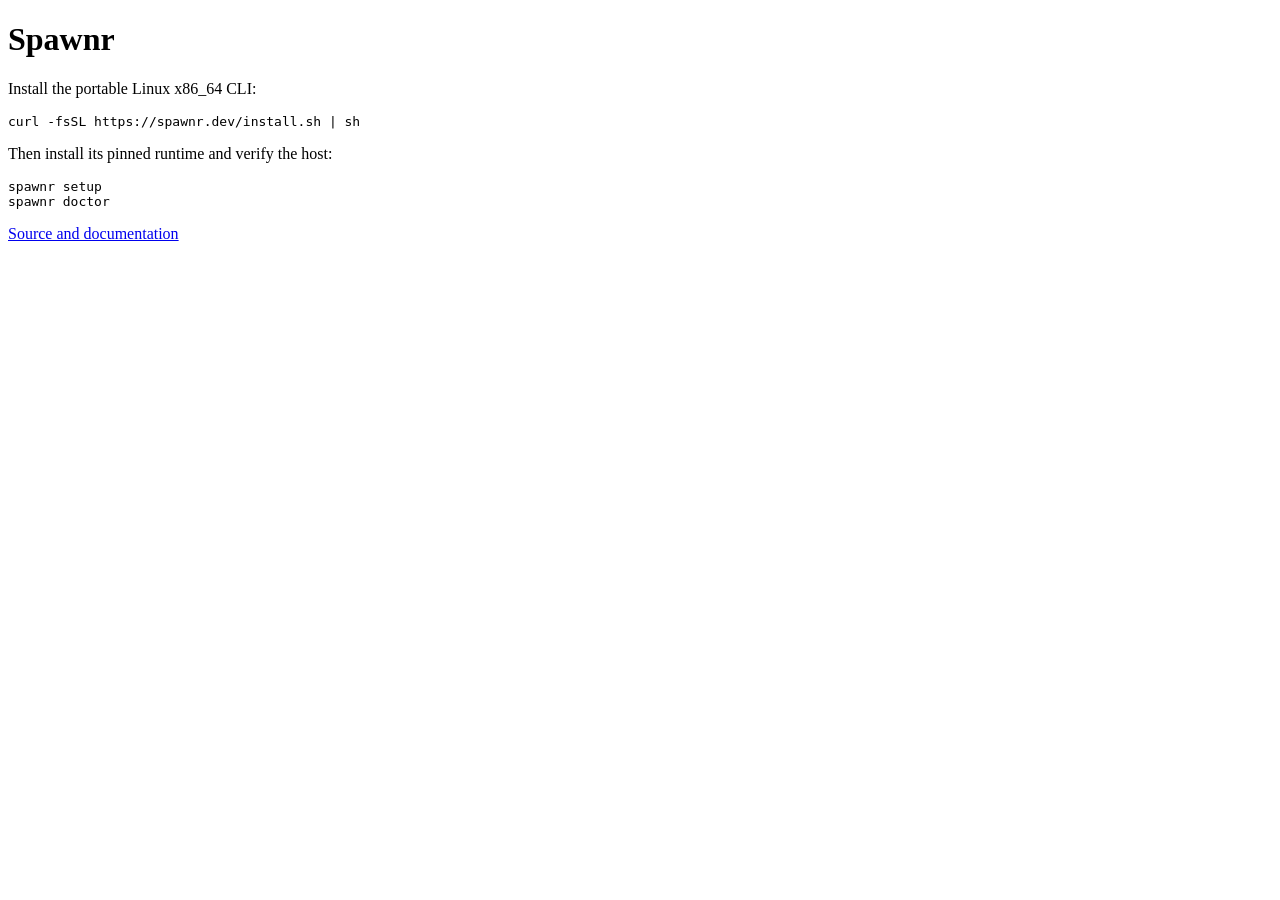
==== site/index.html @ 964e9e4c "feat(install): publish checksum-pinned bootstrap Generate install.sh from the exact static CLI size " ====
<!doctype html>
<html lang="en">
  <head>
    <meta charset="utf-8">
    <meta name="viewport" content="width=device-width, initial-scale=1">
    <title>Spawnr</title>
    <meta name="description" content="Isolated, reproducible Linux development computers.">
  </head>
  <body>
    <main>
      <h1>Spawnr</h1>
      <p>Install the portable Linux x86_64 CLI:</p>
      <pre><code>curl -fsSL https://spawnr.dev/install.sh | sh</code></pre>
      <p>Then install its pinned runtime and verify the host:</p>
      <pre><code>spawnr setup
spawnr doctor</code></pre>
      <p><a href="https://github.com/spawnr-dev/spawnr">Source and documentation</a></p>
    </main>
  </body>
</html>
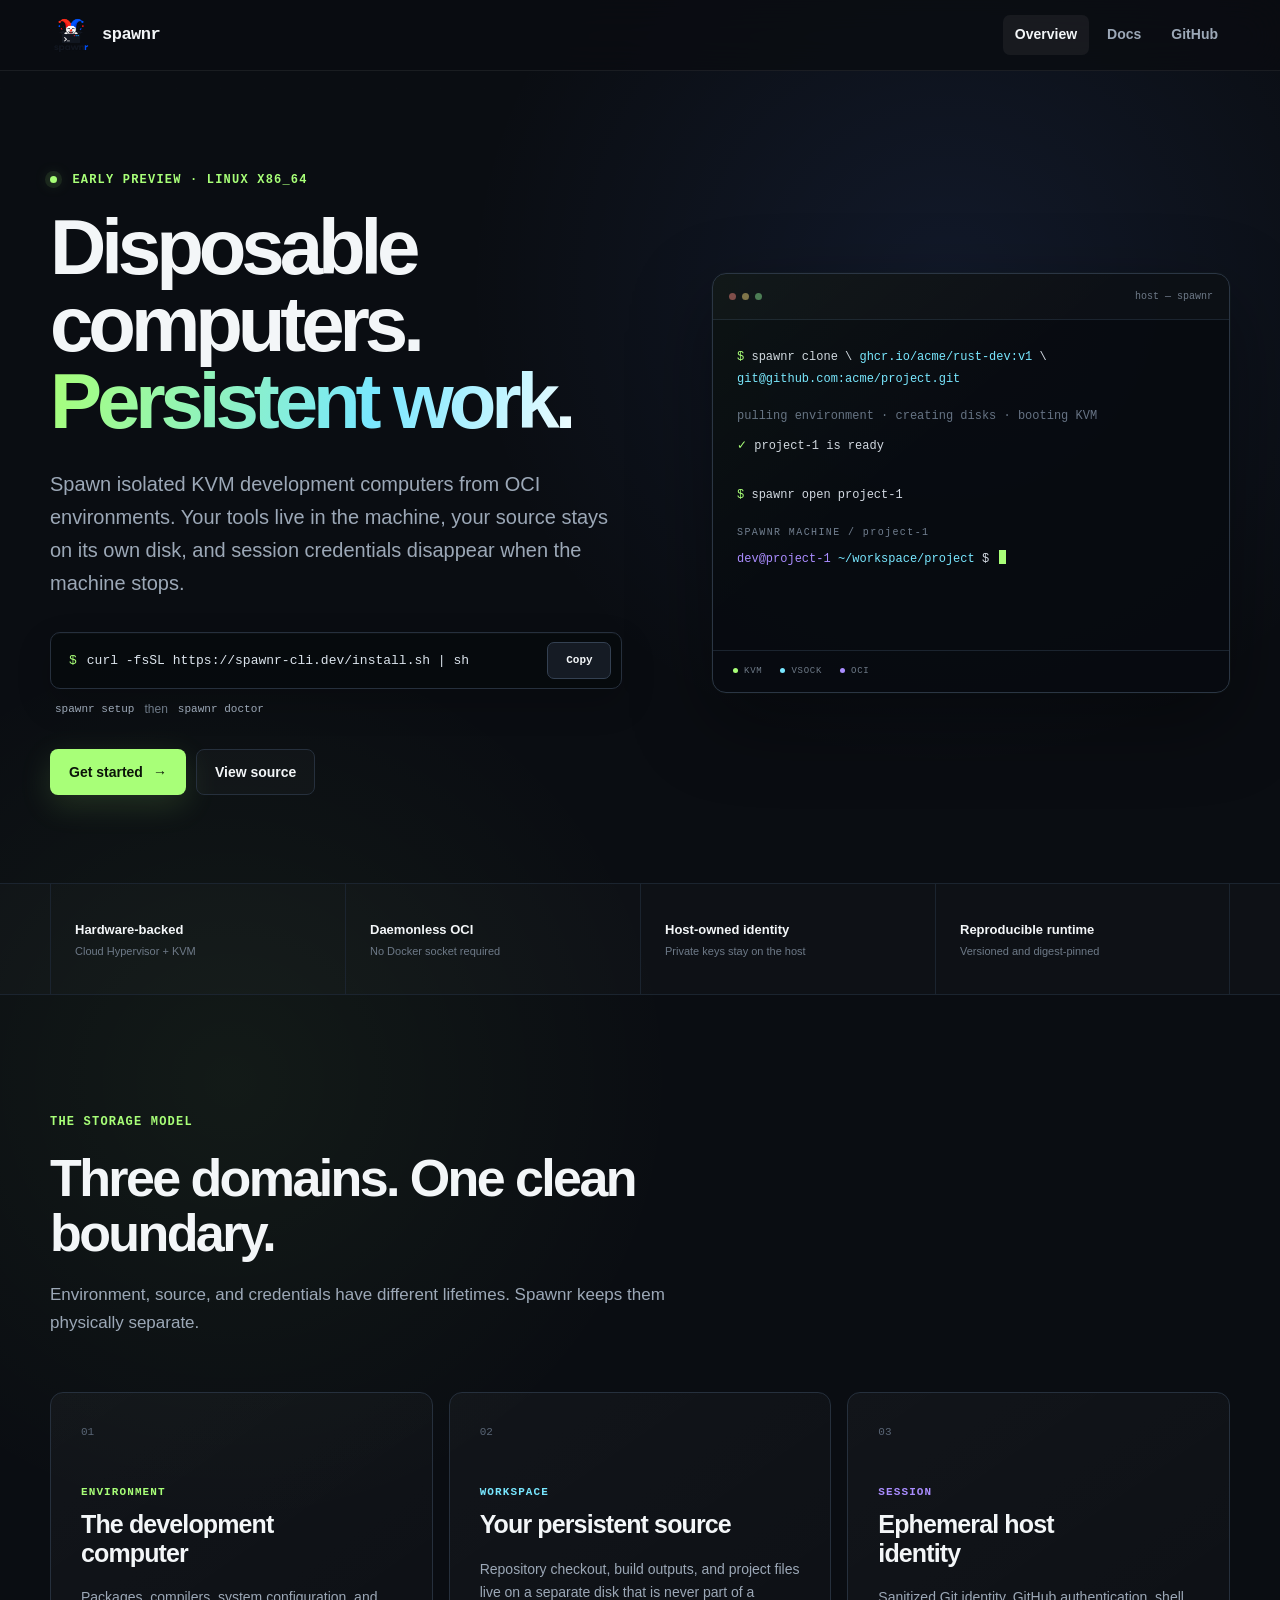
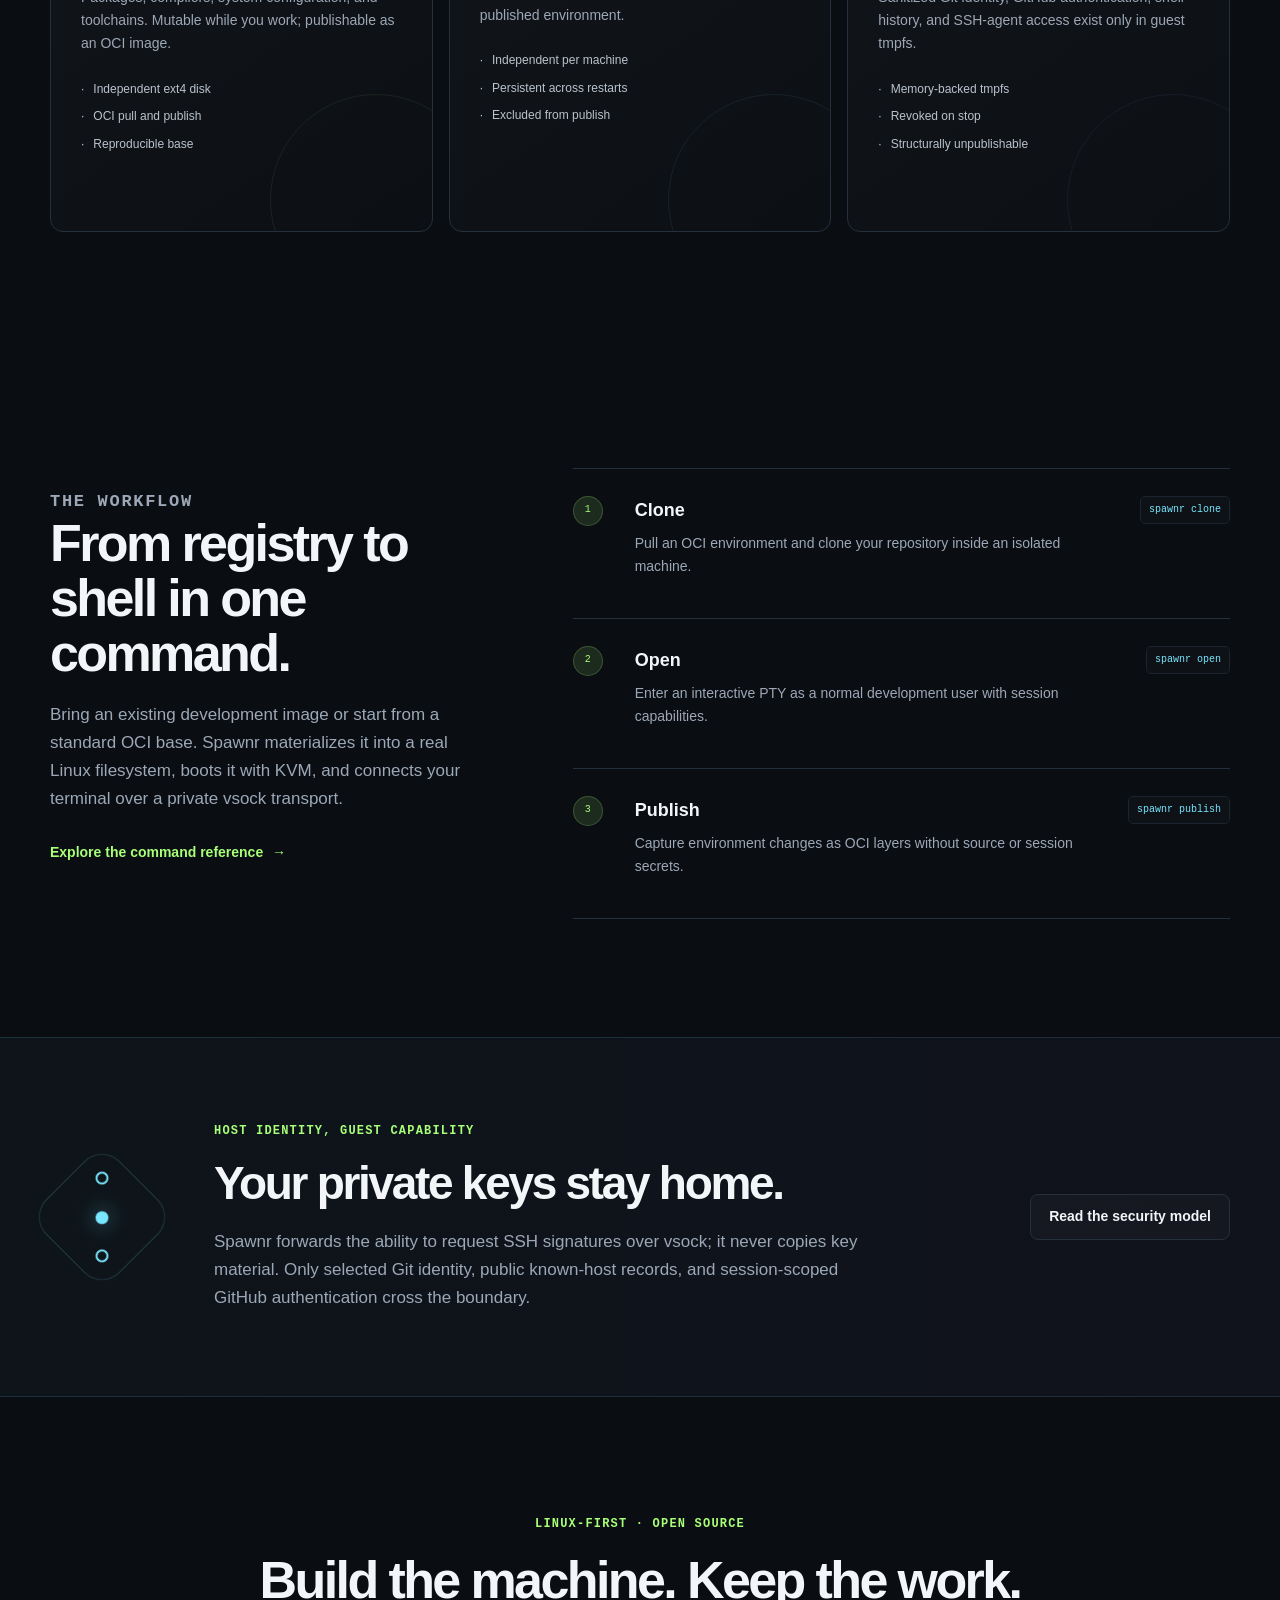
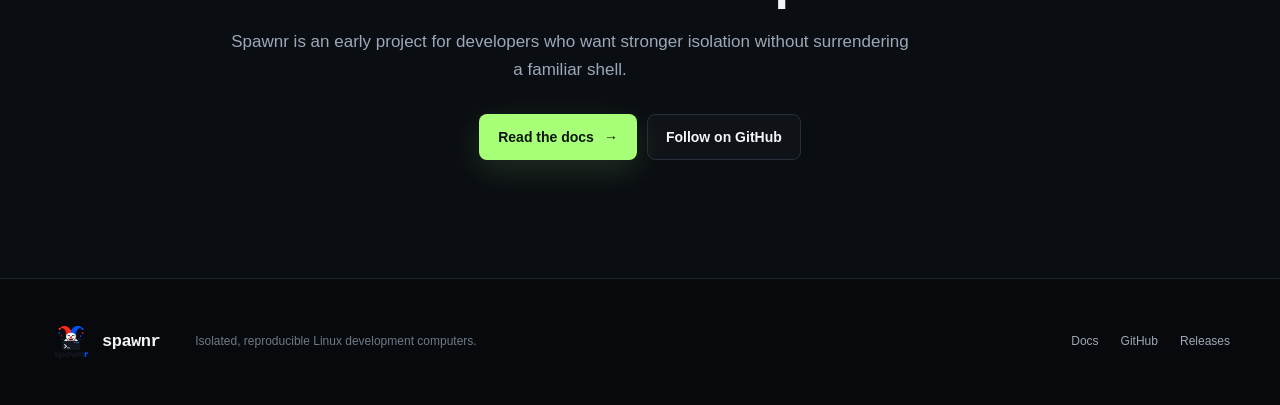
==== commit d2446458: "feat(release): launch spawnr-cli.dev and complete host auth Publish a dependency-free GitHub Pages l" ====
--- a/site/index.html
+++ b/site/index.html
@@ -3,18 +3,220 @@
   <head>
     <meta charset="utf-8">
     <meta name="viewport" content="width=device-width, initial-scale=1">
-    <title>Spawnr</title>
-    <meta name="description" content="Isolated, reproducible Linux development computers.">
+    <meta name="theme-color" content="#0a0d12">
+    <meta name="color-scheme" content="dark">
+    <title>Spawnr — Reproducible development computers</title>
+    <meta
+      name="description"
+      content="Spawn isolated, reproducible KVM development computers from OCI environments. Keep the machine, workspace, and session in the right place."
+    >
+    <link rel="canonical" href="https://spawnr-cli.dev/">
+    <meta property="og:type" content="website">
+    <meta property="og:title" content="Spawnr — Disposable computers. Persistent work.">
+    <meta
+      property="og:description"
+      content="Linux-first development computers powered by KVM, OCI environments, and a private vsock control plane."
+    >
+    <meta property="og:url" content="https://spawnr-cli.dev/">
+    <meta property="og:image" content="https://spawnr-cli.dev/assets/spawnr-logo.png">
+    <meta property="og:image:alt" content="Spawnr — isolated, reproducible development computers">
+    <meta property="og:image:width" content="1254">
+    <meta property="og:image:height" content="1254">
+    <meta name="twitter:card" content="summary">
+    <link rel="icon" type="image/png" href="assets/spawnr-logo.png">
+    <link rel="stylesheet" href="styles.css">
+    <script src="app.js" defer></script>
   </head>
   <body>
-    <main>
-      <h1>Spawnr</h1>
-      <p>Install the portable Linux x86_64 CLI:</p>
-      <pre><code>curl -fsSL https://spawnr.dev/install.sh | sh</code></pre>
-      <p>Then install its pinned runtime and verify the host:</p>
-      <pre><code>spawnr setup
-spawnr doctor</code></pre>
-      <p><a href="https://github.com/spawnr-dev/spawnr">Source and documentation</a></p>
+    <a class="skip-link" href="#main">Skip to content</a>
+
+    <header class="site-header">
+      <div class="nav-shell">
+        <a class="brand" href="./" aria-label="Spawnr home">
+          <img src="assets/spawnr-logo.png" width="42" height="42" alt="">
+          <span>spawnr</span>
+        </a>
+        <nav class="primary-nav" aria-label="Primary navigation">
+          <a href="./" aria-current="page">Overview</a>
+          <a href="docs/">Docs</a>
+          <a href="https://github.com/spawnr-dev/spawnr">GitHub</a>
+        </nav>
+      </div>
+    </header>
+
+    <main id="main">
+      <section class="hero section-shell">
+        <div class="hero-copy">
+          <p class="eyebrow"><span class="status-dot"></span> Early preview · Linux x86_64</p>
+          <h1>Disposable computers.<br><span>Persistent work.</span></h1>
+          <p class="hero-lede">
+            Spawn isolated KVM development computers from OCI environments.
+            Your tools live in the machine, your source stays on its own disk,
+            and session credentials disappear when the machine stops.
+          </p>
+
+          <div class="install-block" aria-label="Installation command">
+            <code id="install-command">curl -fsSL https://spawnr-cli.dev/install.sh | sh</code>
+            <button class="copy-button" type="button" data-copy="install-command">
+              <span class="copy-label">Copy</span>
+            </button>
+          </div>
+          <p class="install-next"><code>spawnr setup</code><span>then</span><code>spawnr doctor</code></p>
+
+          <div class="hero-actions">
+            <a class="button button-primary" href="docs/">Get started <span aria-hidden="true">→</span></a>
+            <a class="button button-secondary" href="https://github.com/spawnr-dev/spawnr">View source</a>
+          </div>
+        </div>
+
+        <div class="hero-console" aria-label="Example Spawnr session">
+          <div class="console-chrome">
+            <div class="console-dots" aria-hidden="true"><span></span><span></span><span></span></div>
+            <span>host — spawnr</span>
+          </div>
+          <div class="console-body">
+            <p><span class="prompt">$</span> spawnr clone \
+              <span class="argument">ghcr.io/acme/rust-dev:v1</span> \
+              <span class="argument">git@github.com:acme/project.git</span></p>
+            <p class="console-muted">pulling environment · creating disks · booting KVM</p>
+            <p><span class="success">✓</span> project-1 is ready</p>
+            <p class="console-gap"><span class="prompt">$</span> spawnr open project-1</p>
+            <p class="console-banner">SPAWNR MACHINE / project-1</p>
+            <p><span class="guest-prompt">dev@project-1</span> <span class="path">~/workspace/project</span> $ <span class="cursor" aria-hidden="true"></span></p>
+          </div>
+          <div class="console-meta">
+            <span><i class="meta-dot meta-green"></i>KVM</span>
+            <span><i class="meta-dot meta-cyan"></i>vsock</span>
+            <span><i class="meta-dot meta-violet"></i>OCI</span>
+          </div>
+        </div>
+      </section>
+
+      <section class="proof-strip" aria-label="Spawnr properties">
+        <div class="section-shell proof-grid">
+          <div><strong>Hardware-backed</strong><span>Cloud Hypervisor + KVM</span></div>
+          <div><strong>Daemonless OCI</strong><span>No Docker socket required</span></div>
+          <div><strong>Host-owned identity</strong><span>Private keys stay on the host</span></div>
+          <div><strong>Reproducible runtime</strong><span>Versioned and digest-pinned</span></div>
+        </div>
+      </section>
+
+      <section class="section-shell section-block" id="model">
+        <div class="section-heading">
+          <p class="eyebrow">The storage model</p>
+          <h2>Three domains. One clean boundary.</h2>
+          <p>Environment, source, and credentials have different lifetimes. Spawnr keeps them physically separate.</p>
+        </div>
+
+        <div class="domain-grid">
+          <article class="domain-card domain-environment">
+            <div class="domain-index">01</div>
+            <p class="domain-label">Environment</p>
+            <h3>The development computer</h3>
+            <p>Packages, compilers, system configuration, and toolchains. Mutable while you work; publishable as an OCI image.</p>
+            <ul>
+              <li>Independent ext4 disk</li>
+              <li>OCI pull and publish</li>
+              <li>Reproducible base</li>
+            </ul>
+          </article>
+
+          <article class="domain-card domain-workspace">
+            <div class="domain-index">02</div>
+            <p class="domain-label">Workspace</p>
+            <h3>Your persistent source</h3>
+            <p>Repository checkout, build outputs, and project files live on a separate disk that is never part of a published environment.</p>
+            <ul>
+              <li>Independent per machine</li>
+              <li>Persistent across restarts</li>
+              <li>Excluded from publish</li>
+            </ul>
+          </article>
+
+          <article class="domain-card domain-session">
+            <div class="domain-index">03</div>
+            <p class="domain-label">Session</p>
+            <h3>Ephemeral host identity</h3>
+            <p>Sanitized Git identity, GitHub authentication, shell history, and SSH-agent access exist only in guest tmpfs.</p>
+            <ul>
+              <li>Memory-backed tmpfs</li>
+              <li>Revoked on stop</li>
+              <li>Structurally unpublishable</li>
+            </ul>
+          </article>
+        </div>
+      </section>
+
+      <section class="section-shell section-block workflow-section">
+        <div class="workflow-copy">
+          <p class="eyebrow">The workflow</p>
+          <h2>From registry to shell in one command.</h2>
+          <p>
+            Bring an existing development image or start from a standard OCI base.
+            Spawnr materializes it into a real Linux filesystem, boots it with KVM,
+            and connects your terminal over a private vsock transport.
+          </p>
+          <a class="text-link" href="docs/#commands">Explore the command reference <span aria-hidden="true">→</span></a>
+        </div>
+
+        <ol class="workflow-list">
+          <li>
+            <span>1</span>
+            <div><strong>Clone</strong><p>Pull an OCI environment and clone your repository inside an isolated machine.</p></div>
+            <code>spawnr clone</code>
+          </li>
+          <li>
+            <span>2</span>
+            <div><strong>Open</strong><p>Enter an interactive PTY as a normal development user with session capabilities.</p></div>
+            <code>spawnr open</code>
+          </li>
+          <li>
+            <span>3</span>
+            <div><strong>Publish</strong><p>Capture environment changes as OCI layers without source or session secrets.</p></div>
+            <code>spawnr publish</code>
+          </li>
+        </ol>
+      </section>
+
+      <section class="security-band">
+        <div class="section-shell security-grid">
+          <div class="security-mark" aria-hidden="true"><span></span><span></span><span></span></div>
+          <div>
+            <p class="eyebrow">Host identity, guest capability</p>
+            <h2>Your private keys stay home.</h2>
+            <p>
+              Spawnr forwards the ability to request SSH signatures over vsock;
+              it never copies key material. Only selected Git identity, public known-host records,
+              and session-scoped GitHub authentication cross the boundary.
+            </p>
+          </div>
+          <a class="button button-secondary" href="https://github.com/spawnr-dev/spawnr/blob/master/docs/security.md">Read the security model</a>
+        </div>
+      </section>
+
+      <section class="section-shell section-block final-cta">
+        <p class="eyebrow">Linux-first · open source</p>
+        <h2>Build the machine. Keep the work.</h2>
+        <p>Spawnr is an early project for developers who want stronger isolation without surrendering a familiar shell.</p>
+        <div class="hero-actions">
+          <a class="button button-primary" href="docs/">Read the docs <span aria-hidden="true">→</span></a>
+          <a class="button button-secondary" href="https://github.com/spawnr-dev/spawnr">Follow on GitHub</a>
+        </div>
+      </section>
     </main>
+
+    <footer class="site-footer">
+      <div class="section-shell footer-grid">
+        <a class="brand" href="./"><img src="assets/spawnr-logo.png" width="42" height="42" alt=""><span>spawnr</span></a>
+        <p>Isolated, reproducible Linux development computers.</p>
+        <div class="footer-links">
+          <a href="docs/">Docs</a>
+          <a href="https://github.com/spawnr-dev/spawnr">GitHub</a>
+          <a href="https://github.com/spawnr-dev/spawnr/releases">Releases</a>
+        </div>
+      </div>
+    </footer>
+
+    <div class="copy-status" role="status" aria-live="polite"></div>
   </body>
 </html>
--- a/site/styles.css
+++ b/site/styles.css
@@ -0,0 +1,731 @@
+:root {
+  --bg: #0a0d12;
+  --bg-deep: #07090d;
+  --surface: #10151d;
+  --surface-raised: #151b24;
+  --line: #26303d;
+  --line-soft: #1b242f;
+  --text: #f3f6f8;
+  --muted: #9ca8b7;
+  --quiet: #6e7a88;
+  --green: #a8ff78;
+  --green-soft: rgba(168, 255, 120, 0.12);
+  --cyan: #78e7ff;
+  --violet: #aa8dff;
+  --orange: #ffb86b;
+  --shadow: 0 28px 80px rgba(0, 0, 0, 0.38);
+  --sans: Inter, ui-sans-serif, -apple-system, BlinkMacSystemFont, "Segoe UI", sans-serif;
+  --mono: "SFMono-Regular", Consolas, "Liberation Mono", Menlo, monospace;
+  --max: 1180px;
+}
+
+* {
+  box-sizing: border-box;
+}
+
+html {
+  scroll-behavior: smooth;
+  scroll-padding-top: 96px;
+}
+
+body {
+  margin: 0;
+  min-width: 320px;
+  color: var(--text);
+  background:
+    radial-gradient(circle at 74% 8%, rgba(87, 134, 255, 0.1), transparent 30rem),
+    radial-gradient(circle at 18% 30%, rgba(168, 255, 120, 0.055), transparent 28rem),
+    var(--bg);
+  font-family: var(--sans);
+  font-size: 16px;
+  line-height: 1.65;
+  text-rendering: optimizeLegibility;
+}
+
+body::before {
+  position: fixed;
+  z-index: -1;
+  inset: 0;
+  content: "";
+  opacity: 0.22;
+  background-image:
+    linear-gradient(rgba(255, 255, 255, 0.018) 1px, transparent 1px),
+    linear-gradient(90deg, rgba(255, 255, 255, 0.018) 1px, transparent 1px);
+  background-size: 44px 44px;
+  mask-image: linear-gradient(to bottom, black, transparent 82%);
+  pointer-events: none;
+}
+
+a {
+  color: inherit;
+  text-decoration: none;
+}
+
+button,
+a {
+  -webkit-tap-highlight-color: transparent;
+}
+
+button {
+  font: inherit;
+}
+
+code,
+pre {
+  font-family: var(--mono);
+}
+
+code {
+  font-size: 0.92em;
+}
+
+.skip-link {
+  position: fixed;
+  z-index: 100;
+  top: 12px;
+  left: 12px;
+  padding: 8px 12px;
+  color: var(--bg);
+  background: var(--green);
+  border-radius: 6px;
+  transform: translateY(-160%);
+}
+
+.skip-link:focus {
+  transform: translateY(0);
+}
+
+:focus-visible {
+  outline: 2px solid var(--cyan);
+  outline-offset: 4px;
+}
+
+.section-shell,
+.nav-shell {
+  width: min(calc(100% - 40px), var(--max));
+  margin-inline: auto;
+}
+
+.site-header {
+  position: sticky;
+  z-index: 50;
+  top: 0;
+  border-bottom: 1px solid rgba(255, 255, 255, 0.07);
+  background: rgba(10, 13, 18, 0.82);
+  backdrop-filter: blur(18px);
+}
+
+.nav-shell {
+  display: flex;
+  min-height: 70px;
+  align-items: center;
+  justify-content: space-between;
+  gap: 24px;
+}
+
+.brand {
+  display: inline-flex;
+  align-items: center;
+  gap: 10px;
+  font-family: var(--mono);
+  font-size: 17px;
+  font-weight: 700;
+  letter-spacing: -0.03em;
+}
+
+.brand img {
+  width: 42px;
+  height: 42px;
+  object-fit: contain;
+}
+
+.primary-nav {
+  display: flex;
+  align-items: center;
+  gap: 6px;
+}
+
+.primary-nav a {
+  padding: 8px 12px;
+  color: var(--muted);
+  border-radius: 7px;
+  font-size: 14px;
+  font-weight: 600;
+  transition: color 150ms ease, background 150ms ease;
+}
+
+.primary-nav a:hover,
+.primary-nav a[aria-current="page"] {
+  color: var(--text);
+  background: rgba(255, 255, 255, 0.055);
+}
+
+.hero {
+  display: grid;
+  min-height: 690px;
+  padding-block: 100px 88px;
+  align-items: center;
+  grid-template-columns: minmax(0, 1.05fr) minmax(420px, 0.95fr);
+  gap: clamp(48px, 7vw, 92px);
+}
+
+.eyebrow {
+  margin: 0 0 18px;
+  color: var(--green);
+  font-family: var(--mono);
+  font-size: 12px;
+  font-weight: 700;
+  letter-spacing: 0.1em;
+  text-transform: uppercase;
+}
+
+.status-dot {
+  display: inline-block;
+  width: 7px;
+  height: 7px;
+  margin-right: 7px;
+  background: var(--green);
+  border-radius: 50%;
+  box-shadow: 0 0 0 5px rgba(168, 255, 120, 0.09), 0 0 15px rgba(168, 255, 120, 0.4);
+}
+
+.hero h1 {
+  max-width: 720px;
+  margin: 0;
+  font-size: clamp(46px, 6.3vw, 78px);
+  line-height: 0.99;
+  letter-spacing: -0.065em;
+}
+
+.hero h1 span {
+  color: transparent;
+  background: linear-gradient(105deg, var(--green), var(--cyan) 62%, #eefcff);
+  background-clip: text;
+  -webkit-background-clip: text;
+}
+
+.hero-lede {
+  max-width: 680px;
+  margin: 28px 0 32px;
+  color: var(--muted);
+  font-size: clamp(17px, 1.7vw, 20px);
+  line-height: 1.65;
+}
+
+.install-block {
+  display: flex;
+  width: min(100%, 670px);
+  min-height: 56px;
+  align-items: center;
+  justify-content: space-between;
+  gap: 16px;
+  padding: 9px 10px 9px 18px;
+  overflow: hidden;
+  border: 1px solid var(--line);
+  border-radius: 10px;
+  background: rgba(7, 10, 14, 0.84);
+  box-shadow: inset 0 1px rgba(255, 255, 255, 0.025), 0 14px 34px rgba(0, 0, 0, 0.2);
+}
+
+.install-block code {
+  overflow: auto hidden;
+  color: #dce5ed;
+  font-size: 13px;
+  white-space: nowrap;
+  scrollbar-width: none;
+}
+
+.install-block code::before {
+  margin-right: 10px;
+  color: var(--green);
+  content: "$";
+}
+
+.copy-button {
+  flex: 0 0 auto;
+  min-width: 64px;
+  padding: 8px 12px;
+  color: var(--text);
+  border: 1px solid #344152;
+  border-radius: 7px;
+  background: var(--surface-raised);
+  cursor: pointer;
+  font-family: var(--mono);
+  font-size: 11px;
+  font-weight: 700;
+  transition: border-color 150ms ease, color 150ms ease, transform 150ms ease;
+}
+
+.copy-button:hover {
+  color: var(--green);
+  border-color: rgba(168, 255, 120, 0.45);
+}
+
+.copy-button:active { transform: translateY(1px); }
+.copy-button.copied { color: var(--green); }
+
+.install-next {
+  display: flex;
+  margin: 11px 0 0 5px;
+  align-items: center;
+  gap: 10px;
+  color: var(--quiet);
+  font-size: 12px;
+}
+
+.install-next code { color: var(--muted); }
+
+.hero-actions {
+  display: flex;
+  margin-top: 30px;
+  flex-wrap: wrap;
+  gap: 10px;
+}
+
+.button {
+  display: inline-flex;
+  min-height: 46px;
+  padding: 0 18px;
+  align-items: center;
+  justify-content: center;
+  gap: 10px;
+  border: 1px solid transparent;
+  border-radius: 8px;
+  font-size: 14px;
+  font-weight: 700;
+  transition: transform 150ms ease, border-color 150ms ease, background 150ms ease;
+}
+
+.button:hover { transform: translateY(-1px); }
+
+.button-primary {
+  color: #0b1409;
+  background: var(--green);
+  box-shadow: 0 10px 32px rgba(168, 255, 120, 0.14);
+}
+
+.button-primary:hover { background: #bdff99; }
+
+.button-secondary {
+  color: var(--text);
+  border-color: var(--line);
+  background: rgba(255, 255, 255, 0.025);
+}
+
+.button-secondary:hover {
+  border-color: #425165;
+  background: rgba(255, 255, 255, 0.045);
+}
+
+.hero-console {
+  position: relative;
+  overflow: hidden;
+  border: 1px solid #2b3644;
+  border-radius: 14px;
+  background: rgba(8, 11, 16, 0.94);
+  box-shadow: var(--shadow), 0 0 0 1px rgba(168, 255, 120, 0.025);
+}
+
+.hero-console::before {
+  position: absolute;
+  inset: 0;
+  content: "";
+  background: linear-gradient(140deg, rgba(168, 255, 120, 0.035), transparent 42%);
+  pointer-events: none;
+}
+
+.console-chrome {
+  display: flex;
+  height: 46px;
+  padding-inline: 16px;
+  align-items: center;
+  justify-content: space-between;
+  color: var(--quiet);
+  border-bottom: 1px solid var(--line-soft);
+  background: rgba(255, 255, 255, 0.018);
+  font-family: var(--mono);
+  font-size: 10px;
+}
+
+.console-dots { display: flex; gap: 6px; }
+.console-dots span { width: 7px; height: 7px; background: #35404d; border-radius: 50%; }
+.console-dots span:first-child { background: #7e4848; }
+.console-dots span:nth-child(2) { background: #7e7148; }
+.console-dots span:last-child { background: #497953; }
+
+.console-body {
+  min-height: 330px;
+  padding: 27px 24px 22px;
+  color: #d2d9e2;
+  font-family: var(--mono);
+  font-size: 12px;
+  line-height: 1.8;
+}
+
+.console-body p { margin: 0; }
+.prompt { color: var(--green); }
+.argument { color: var(--cyan); }
+.success { color: var(--green); }
+.console-muted { margin-block: 16px 8px !important; color: #667384; }
+.console-gap { margin-top: 27px !important; }
+.console-banner { margin-block: 18px 7px !important; color: #728091; font-size: 10px; letter-spacing: 0.14em; }
+.guest-prompt { color: var(--violet); }
+.path { color: var(--cyan); }
+
+.cursor {
+  display: inline-block;
+  width: 7px;
+  height: 14px;
+  margin-left: 3px;
+  vertical-align: -2px;
+  background: var(--green);
+  animation: blink 1.2s step-end infinite;
+}
+
+@keyframes blink { 50% { opacity: 0; } }
+
+.console-meta {
+  display: flex;
+  padding: 13px 20px;
+  gap: 18px;
+  color: var(--quiet);
+  border-top: 1px solid var(--line-soft);
+  font-family: var(--mono);
+  font-size: 9px;
+  letter-spacing: 0.08em;
+  text-transform: uppercase;
+}
+
+.meta-dot { display: inline-block; width: 5px; height: 5px; margin-right: 6px; border-radius: 50%; }
+.meta-green { background: var(--green); }
+.meta-cyan { background: var(--cyan); }
+.meta-violet { background: var(--violet); }
+
+.proof-strip {
+  border-block: 1px solid var(--line-soft);
+  background: rgba(255, 255, 255, 0.018);
+}
+
+.proof-grid {
+  display: grid;
+  grid-template-columns: repeat(4, 1fr);
+}
+
+.proof-grid div {
+  display: flex;
+  min-height: 110px;
+  padding: 22px 24px;
+  flex-direction: column;
+  justify-content: center;
+  border-left: 1px solid var(--line-soft);
+}
+
+.proof-grid div:last-child { border-right: 1px solid var(--line-soft); }
+.proof-grid strong { font-size: 13px; }
+.proof-grid span { margin-top: 2px; color: var(--quiet); font-size: 11px; }
+
+.section-block { padding-block: 118px; }
+
+.section-heading { max-width: 700px; margin-bottom: 54px; }
+.section-heading h2,
+.workflow-copy h2,
+.security-grid h2,
+.final-cta h2,
+.docs-section h2,
+.docs-more h2 {
+  margin: 0;
+  font-size: clamp(32px, 4.4vw, 52px);
+  line-height: 1.06;
+  letter-spacing: -0.05em;
+}
+
+.section-heading > p:last-child,
+.workflow-copy > p,
+.security-grid > div > p:last-child,
+.final-cta > p:not(.eyebrow) {
+  max-width: 680px;
+  margin: 20px 0 0;
+  color: var(--muted);
+  font-size: 17px;
+}
+
+.domain-grid {
+  display: grid;
+  grid-template-columns: repeat(3, 1fr);
+  gap: 16px;
+}
+
+.domain-card {
+  position: relative;
+  min-height: 440px;
+  padding: 30px;
+  overflow: hidden;
+  border: 1px solid var(--line);
+  border-radius: 13px;
+  background: linear-gradient(145deg, rgba(255, 255, 255, 0.035), rgba(255, 255, 255, 0.012));
+}
+
+.domain-card::after {
+  position: absolute;
+  right: -50px;
+  bottom: -75px;
+  width: 210px;
+  height: 210px;
+  content: "";
+  border: 1px solid currentColor;
+  border-radius: 50%;
+  opacity: 0.08;
+}
+
+.domain-index {
+  color: #596575;
+  font-family: var(--mono);
+  font-size: 11px;
+}
+
+.domain-label {
+  margin: 42px 0 9px;
+  color: currentColor;
+  font-family: var(--mono);
+  font-size: 11px;
+  font-weight: 700;
+  letter-spacing: 0.1em;
+  text-transform: uppercase;
+}
+
+.domain-card h3 { max-width: 260px; margin: 0; color: var(--text); font-size: 25px; line-height: 1.15; letter-spacing: -0.035em; }
+.domain-card > p:not(.domain-label) { margin: 19px 0 24px; color: var(--muted); font-size: 14px; }
+.domain-card ul { margin: 0; padding: 0; color: #bac3ce; list-style: none; font-size: 12px; }
+.domain-card li { margin: 8px 0; }
+.domain-card li::before { margin-right: 9px; color: currentColor; content: "·"; }
+.domain-environment { color: var(--green); }
+.domain-workspace { color: var(--cyan); }
+.domain-session { color: var(--violet); }
+
+.workflow-section {
+  display: grid;
+  grid-template-columns: 0.78fr 1.22fr;
+  gap: clamp(50px, 8vw, 110px);
+  align-items: start;
+}
+
+.workflow-copy { position: sticky; top: 120px; }
+
+.text-link {
+  display: inline-block;
+  margin-top: 28px;
+  color: var(--green);
+  font-size: 14px;
+  font-weight: 700;
+}
+
+.text-link span { margin-left: 5px; transition: margin 150ms ease; }
+.text-link:hover span { margin-left: 10px; }
+
+.workflow-list { margin: 0; padding: 0; border-top: 1px solid var(--line); list-style: none; }
+.workflow-list li {
+  display: grid;
+  min-height: 150px;
+  padding: 27px 0;
+  align-items: start;
+  grid-template-columns: 44px 1fr auto;
+  gap: 18px;
+  border-bottom: 1px solid var(--line);
+}
+.workflow-list li > span {
+  display: grid;
+  width: 30px;
+  height: 30px;
+  place-items: center;
+  color: var(--green);
+  border: 1px solid rgba(168, 255, 120, 0.22);
+  border-radius: 50%;
+  background: var(--green-soft);
+  font-family: var(--mono);
+  font-size: 10px;
+}
+.workflow-list strong { font-size: 18px; }
+.workflow-list p { max-width: 470px; margin: 7px 0 0; color: var(--muted); font-size: 14px; }
+.workflow-list > li > code { padding: 5px 8px; color: var(--cyan); border: 1px solid var(--line-soft); border-radius: 5px; background: rgba(255, 255, 255, 0.02); font-size: 10px; }
+
+.security-band {
+  padding-block: 84px;
+  border-block: 1px solid rgba(120, 231, 255, 0.13);
+  background: linear-gradient(90deg, rgba(120, 231, 255, 0.035), rgba(170, 141, 255, 0.045));
+}
+
+.security-grid {
+  display: grid;
+  align-items: center;
+  grid-template-columns: 120px 1fr auto;
+  gap: 44px;
+}
+
+.security-grid h2 { font-size: clamp(31px, 4vw, 46px); }
+.security-mark { position: relative; width: 104px; height: 104px; border: 1px solid rgba(120, 231, 255, 0.18); border-radius: 25px; transform: rotate(45deg); }
+.security-mark span { position: absolute; width: 13px; height: 13px; border: 2px solid var(--cyan); border-radius: 50%; }
+.security-mark span:first-child { top: 17px; left: 17px; }
+.security-mark span:nth-child(2) { right: 17px; bottom: 17px; }
+.security-mark span:last-child { top: 45px; left: 45px; background: var(--cyan); box-shadow: 0 0 20px rgba(120, 231, 255, 0.5); }
+
+.final-cta { max-width: 820px; text-align: center; }
+.final-cta .hero-actions { justify-content: center; }
+
+.site-footer { padding-block: 42px; border-top: 1px solid var(--line-soft); background: var(--bg-deep); }
+.footer-grid { display: grid; align-items: center; grid-template-columns: auto 1fr auto; gap: 35px; }
+.footer-grid > p { margin: 0; color: var(--quiet); font-size: 12px; }
+.footer-links { display: flex; gap: 22px; color: var(--muted); font-size: 12px; }
+.footer-links a:hover { color: var(--text); }
+
+.copy-status {
+  position: fixed;
+  z-index: 70;
+  right: 20px;
+  bottom: 20px;
+  padding: 9px 13px;
+  color: var(--bg);
+  background: var(--green);
+  border-radius: 7px;
+  box-shadow: var(--shadow);
+  font-size: 12px;
+  font-weight: 700;
+  opacity: 0;
+  transform: translateY(12px);
+  transition: opacity 160ms ease, transform 160ms ease;
+  pointer-events: none;
+}
+
+.copy-status.visible { opacity: 1; transform: translateY(0); }
+
+/* Documentation */
+.docs-shell {
+  display: grid;
+  padding-block: 70px 120px;
+  grid-template-columns: 210px minmax(0, 800px);
+  gap: clamp(50px, 8vw, 100px);
+}
+
+.docs-sidebar {
+  position: sticky;
+  top: 110px;
+  align-self: start;
+  padding-left: 16px;
+  border-left: 1px solid var(--line);
+}
+
+.docs-sidebar p { margin: 22px 0 7px; color: #566272; font-family: var(--mono); font-size: 9px; font-weight: 700; letter-spacing: 0.1em; text-transform: uppercase; }
+.docs-sidebar p:first-child { margin-top: 0; }
+.docs-sidebar a { display: block; padding-block: 4px; color: var(--muted); font-size: 12px; }
+.docs-sidebar a:hover { color: var(--green); }
+
+.docs-hero { padding-bottom: 70px; border-bottom: 1px solid var(--line); }
+.docs-hero h1 { max-width: 680px; margin: 0; font-size: clamp(43px, 7vw, 72px); line-height: 1; letter-spacing: -0.06em; }
+.docs-hero > p:last-child { max-width: 650px; margin: 25px 0 0; color: var(--muted); font-size: 18px; }
+
+.docs-section { position: relative; padding-block: 72px; border-bottom: 1px solid var(--line); }
+.docs-kicker { position: absolute; top: 80px; left: -55px; color: #485361; font-family: var(--mono); font-size: 10px; }
+.docs-section h2 { margin-bottom: 22px; font-size: clamp(29px, 4vw, 40px); }
+.docs-section > p { color: var(--muted); }
+.docs-section > p + p { margin-top: 15px; }
+.docs-section code:not(pre code) { padding: 2px 5px; color: var(--cyan); border: 1px solid var(--line-soft); border-radius: 4px; background: rgba(255, 255, 255, 0.025); }
+
+.code-panel { margin-block: 25px; overflow: hidden; border: 1px solid var(--line); border-radius: 10px; background: #080b10; }
+.code-panel-header { display: flex; min-height: 39px; padding: 6px 8px 6px 15px; align-items: center; justify-content: space-between; color: var(--quiet); border-bottom: 1px solid var(--line-soft); font-family: var(--mono); font-size: 9px; letter-spacing: 0.08em; text-transform: uppercase; }
+.copy-button.compact { min-width: 58px; padding: 5px 8px; }
+.code-panel pre { margin: 0; padding: 21px; overflow-x: auto; color: #d7e0e9; font-size: 12px; line-height: 1.8; }
+
+.callout { margin-block: 24px; padding: 20px 22px; border-left: 2px solid var(--green); background: var(--green-soft); }
+.callout strong { font-size: 13px; }
+.callout p { margin: 5px 0 0; color: var(--muted); font-size: 13px; }
+.callout.warning { border-color: var(--orange); background: rgba(255, 184, 107, 0.07); }
+
+.requirement-grid { display: grid; margin-block: 28px; grid-template-columns: repeat(3, 1fr); gap: 10px; }
+.requirement-grid div { padding: 20px; border: 1px solid var(--line); border-radius: 9px; background: rgba(255, 255, 255, 0.018); }
+.requirement-grid span { display: block; margin-bottom: 16px; color: var(--green); font-family: var(--mono); font-size: 9px; letter-spacing: 0.08em; text-transform: uppercase; }
+.requirement-grid strong { font-size: 14px; }
+.requirement-grid p { margin: 7px 0 0; color: var(--quiet); font-size: 11px; }
+
+.command-list { margin-top: 28px; border-top: 1px solid var(--line); }
+.command-list div { display: grid; padding: 19px 0; grid-template-columns: minmax(190px, 0.42fr) 1fr; gap: 25px; border-bottom: 1px solid var(--line); }
+.command-list code { align-self: start; color: var(--green); font-size: 11px; }
+.command-list p { margin: 0; color: var(--muted); font-size: 13px; }
+
+.docs-list { margin: 25px 0; padding: 0; list-style: none; }
+.docs-list li { position: relative; margin: 14px 0; padding-left: 23px; color: var(--muted); }
+.docs-list li::before { position: absolute; left: 2px; color: var(--green); content: "→"; }
+.docs-list strong { color: var(--text); }
+
+.docs-more { border-bottom: 0; }
+.doc-link-grid { display: grid; margin-top: 30px; grid-template-columns: repeat(2, 1fr); gap: 10px; }
+.doc-link-grid a { display: flex; min-height: 115px; padding: 20px; flex-direction: column; justify-content: space-between; border: 1px solid var(--line); border-radius: 9px; background: rgba(255, 255, 255, 0.018); transition: border-color 150ms ease, background 150ms ease; }
+.doc-link-grid a:hover { border-color: #425165; background: rgba(255, 255, 255, 0.035); }
+.doc-link-grid strong { font-size: 14px; }
+.doc-link-grid span { color: var(--quiet); font-size: 11px; }
+.docs-footer { margin-top: 0; }
+
+@media (max-width: 960px) {
+  .hero { min-height: auto; padding-block: 80px; grid-template-columns: 1fr; }
+  .hero-copy { max-width: 760px; }
+  .hero-console { width: min(100%, 650px); }
+  .proof-grid { grid-template-columns: repeat(2, 1fr); }
+  .proof-grid div:nth-child(3) { border-top: 1px solid var(--line-soft); }
+  .proof-grid div:nth-child(4) { border-top: 1px solid var(--line-soft); border-right: 1px solid var(--line-soft); }
+  .domain-grid { grid-template-columns: 1fr; }
+  .domain-card { min-height: 360px; }
+  .workflow-section { grid-template-columns: 1fr; }
+  .workflow-copy { position: static; max-width: 700px; }
+  .security-grid { grid-template-columns: 90px 1fr; }
+  .security-grid > .button { grid-column: 2; justify-self: start; }
+  .security-mark { width: 78px; height: 78px; border-radius: 19px; }
+  .security-mark span:first-child { top: 12px; left: 12px; }
+  .security-mark span:nth-child(2) { right: 12px; bottom: 12px; }
+  .security-mark span:last-child { top: 32px; left: 32px; }
+  .docs-shell { grid-template-columns: 1fr; }
+  .docs-sidebar { display: none; }
+  .docs-article { width: min(100%, 800px); }
+  .docs-kicker { position: static; margin-bottom: 10px; }
+}
+
+@media (max-width: 650px) {
+  .section-shell,
+  .nav-shell { width: min(calc(100% - 28px), var(--max)); }
+  .nav-shell { min-height: 62px; }
+  .primary-nav { gap: 0; }
+  .primary-nav a { padding-inline: 8px; font-size: 12px; }
+  .primary-nav a:last-child { display: none; }
+  .hero { padding-block: 58px 70px; gap: 46px; }
+  .hero h1 { font-size: clamp(42px, 13vw, 59px); }
+  .hero-lede { font-size: 16px; }
+  .install-block { align-items: stretch; padding: 10px; flex-direction: column; }
+  .install-block code { padding: 5px; }
+  .copy-button { width: 100%; }
+  .install-next { align-items: flex-start; flex-direction: column; gap: 3px; }
+  .install-next span { display: none; }
+  .hero-actions { align-items: stretch; flex-direction: column; }
+  .button { width: 100%; }
+  .console-body { min-height: 300px; padding: 22px 17px; font-size: 10px; overflow-x: auto; }
+  .proof-grid { grid-template-columns: 1fr; }
+  .proof-grid div { min-height: 90px; border-right: 1px solid var(--line-soft); border-top: 1px solid var(--line-soft); }
+  .proof-grid div:first-child { border-top: 0; }
+  .section-block { padding-block: 82px; }
+  .domain-card { min-height: auto; padding: 24px; }
+  .workflow-list li { grid-template-columns: 38px 1fr; }
+  .workflow-list > li > code { display: none; }
+  .security-band { padding-block: 70px; }
+  .security-grid { grid-template-columns: 1fr; gap: 28px; }
+  .security-grid > .button { grid-column: auto; }
+  .security-mark { margin-left: 15px; }
+  .footer-grid { justify-items: start; grid-template-columns: 1fr; gap: 13px; }
+  .requirement-grid { grid-template-columns: 1fr; }
+  .command-list div { grid-template-columns: 1fr; gap: 8px; }
+  .doc-link-grid { grid-template-columns: 1fr; }
+  .docs-shell { padding-block: 50px 80px; }
+  .docs-hero { padding-bottom: 55px; }
+  .docs-section { padding-block: 58px; }
+  .code-panel pre { padding: 17px; font-size: 10px; }
+}
+
+@media (prefers-reduced-motion: reduce) {
+  html { scroll-behavior: auto; }
+  *, *::before, *::after { scroll-behavior: auto !important; animation-duration: 0.01ms !important; animation-iteration-count: 1 !important; transition-duration: 0.01ms !important; }
+}
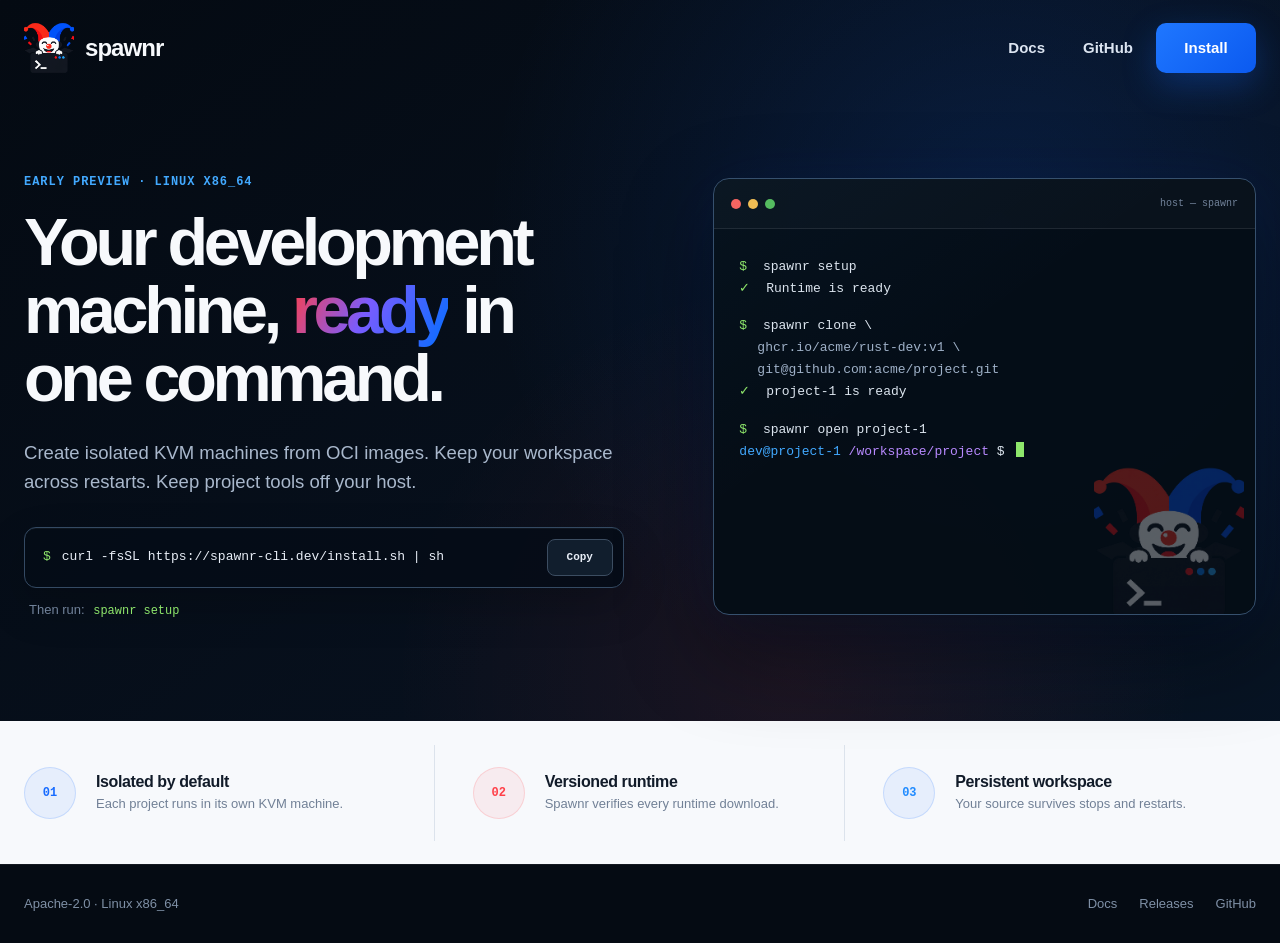
==== commit d54875f5: "remake website" ====
--- a/site/index.html
+++ b/site/index.html
@@ -3,26 +3,26 @@
   <head>
     <meta charset="utf-8">
     <meta name="viewport" content="width=device-width, initial-scale=1">
-    <meta name="theme-color" content="#0a0d12">
+    <meta name="theme-color" content="#07101d">
     <meta name="color-scheme" content="dark">
-    <title>Spawnr — Reproducible development computers</title>
+    <title>Spawnr — Isolated development machines</title>
     <meta
       name="description"
-      content="Spawn isolated, reproducible KVM development computers from OCI environments. Keep the machine, workspace, and session in the right place."
+      content="Create isolated KVM development machines from OCI images. Keep your workspace across restarts and keep project tools off your host."
     >
     <link rel="canonical" href="https://spawnr-cli.dev/">
     <meta property="og:type" content="website">
-    <meta property="og:title" content="Spawnr — Disposable computers. Persistent work.">
+    <meta property="og:title" content="Spawnr — Your development machine, ready in one command">
     <meta
       property="og:description"
-      content="Linux-first development computers powered by KVM, OCI environments, and a private vsock control plane."
+      content="Create isolated KVM development machines from OCI images. Keep your workspace across restarts."
     >
     <meta property="og:url" content="https://spawnr-cli.dev/">
-    <meta property="og:image" content="https://spawnr-cli.dev/assets/spawnr-logo.png">
-    <meta property="og:image:alt" content="Spawnr — isolated, reproducible development computers">
-    <meta property="og:image:width" content="1254">
-    <meta property="og:image:height" content="1254">
-    <meta name="twitter:card" content="summary">
+    <meta property="og:image" content="https://spawnr-cli.dev/assets/spawnr-social.png">
+    <meta property="og:image:alt" content="Spawnr — Your development machine, ready in one command">
+    <meta property="og:image:width" content="1731">
+    <meta property="og:image:height" content="909">
+    <meta name="twitter:card" content="summary_large_image">
     <link rel="icon" type="image/png" href="assets/spawnr-logo.png">
     <link rel="stylesheet" href="styles.css">
     <script src="app.js" defer></script>
@@ -31,42 +31,38 @@
     <a class="skip-link" href="#main">Skip to content</a>
 
     <header class="site-header">
-      <div class="nav-shell">
+      <div class="page-shell nav-shell">
         <a class="brand" href="./" aria-label="Spawnr home">
-          <img src="assets/spawnr-logo.png" width="42" height="42" alt="">
+          <span class="brand-mark" aria-hidden="true">
+            <img src="assets/spawnr-logo.png" alt="">
+          </span>
           <span>spawnr</span>
         </a>
         <nav class="primary-nav" aria-label="Primary navigation">
-          <a href="./" aria-current="page">Overview</a>
           <a href="docs/">Docs</a>
-          <a href="https://github.com/spawnr-dev/spawnr">GitHub</a>
+          <a href="https://github.com/mathias-vandaele/spawnr">GitHub</a>
+          <a class="nav-install" href="#install">Install</a>
         </nav>
       </div>
     </header>
 
     <main id="main">
-      <section class="hero section-shell">
+      <section class="hero page-shell">
         <div class="hero-copy">
-          <p class="eyebrow"><span class="status-dot"></span> Early preview · Linux x86_64</p>
-          <h1>Disposable computers.<br><span>Persistent work.</span></h1>
+          <p class="availability">Early preview · Linux x86_64</p>
+          <h1>Your development machine, <span>ready</span> in one command.</h1>
           <p class="hero-lede">
-            Spawn isolated KVM development computers from OCI environments.
-            Your tools live in the machine, your source stays on its own disk,
-            and session credentials disappear when the machine stops.
+            Create isolated KVM machines from OCI images. Keep your workspace
+            across restarts. Keep project tools off your host.
           </p>
 
-          <div class="install-block" aria-label="Installation command">
+          <div class="install-block" id="install" aria-label="Installation command">
             <code id="install-command">curl -fsSL https://spawnr-cli.dev/install.sh | sh</code>
-            <button class="copy-button" type="button" data-copy="install-command">
+            <button class="copy-button" type="button" data-copy="install-command" aria-label="Copy the installation command">
               <span class="copy-label">Copy</span>
             </button>
           </div>
-          <p class="install-next"><code>spawnr setup</code><span>then</span><code>spawnr doctor</code></p>
-
-          <div class="hero-actions">
-            <a class="button button-primary" href="docs/">Get started <span aria-hidden="true">→</span></a>
-            <a class="button button-secondary" href="https://github.com/spawnr-dev/spawnr">View source</a>
-          </div>
+          <p class="install-next">Then run: <code>spawnr setup</code></p>
         </div>
 
         <div class="hero-console" aria-label="Example Spawnr session">
@@ -75,144 +71,58 @@
             <span>host — spawnr</span>
           </div>
           <div class="console-body">
-            <p><span class="prompt">$</span> spawnr clone \
-              <span class="argument">ghcr.io/acme/rust-dev:v1</span> \
-              <span class="argument">git@github.com:acme/project.git</span></p>
-            <p class="console-muted">pulling environment · creating disks · booting KVM</p>
+            <p><span class="prompt">$</span> spawnr setup</p>
+            <p><span class="success">✓</span> Runtime is ready</p>
+
+            <p class="console-gap"><span class="prompt">$</span> spawnr clone \</p>
+            <p class="console-indent">ghcr.io/acme/rust-dev:v1 \</p>
+            <p class="console-indent">git@github.com:acme/project.git</p>
             <p><span class="success">✓</span> project-1 is ready</p>
+
             <p class="console-gap"><span class="prompt">$</span> spawnr open project-1</p>
-            <p class="console-banner">SPAWNR MACHINE / project-1</p>
-            <p><span class="guest-prompt">dev@project-1</span> <span class="path">~/workspace/project</span> $ <span class="cursor" aria-hidden="true"></span></p>
-          </div>
-          <div class="console-meta">
-            <span><i class="meta-dot meta-green"></i>KVM</span>
-            <span><i class="meta-dot meta-cyan"></i>vsock</span>
-            <span><i class="meta-dot meta-violet"></i>OCI</span>
+            <p><span class="guest-prompt">dev@project-1</span> <span class="path">/workspace/project</span> $ <span class="cursor" aria-hidden="true"></span></p>
+
+            <span class="console-logo" aria-hidden="true">
+              <img src="assets/spawnr-logo.png" alt="">
+            </span>
           </div>
         </div>
       </section>
 
-      <section class="proof-strip" aria-label="Spawnr properties">
-        <div class="section-shell proof-grid">
-          <div><strong>Hardware-backed</strong><span>Cloud Hypervisor + KVM</span></div>
-          <div><strong>Daemonless OCI</strong><span>No Docker socket required</span></div>
-          <div><strong>Host-owned identity</strong><span>Private keys stay on the host</span></div>
-          <div><strong>Reproducible runtime</strong><span>Versioned and digest-pinned</span></div>
-        </div>
-      </section>
-
-      <section class="section-shell section-block" id="model">
-        <div class="section-heading">
-          <p class="eyebrow">The storage model</p>
-          <h2>Three domains. One clean boundary.</h2>
-          <p>Environment, source, and credentials have different lifetimes. Spawnr keeps them physically separate.</p>
-        </div>
-
-        <div class="domain-grid">
-          <article class="domain-card domain-environment">
-            <div class="domain-index">01</div>
-            <p class="domain-label">Environment</p>
-            <h3>The development computer</h3>
-            <p>Packages, compilers, system configuration, and toolchains. Mutable while you work; publishable as an OCI image.</p>
-            <ul>
-              <li>Independent ext4 disk</li>
-              <li>OCI pull and publish</li>
-              <li>Reproducible base</li>
-            </ul>
+      <section class="benefit-strip" aria-label="Why use Spawnr">
+        <div class="page-shell benefit-grid">
+          <article>
+            <span class="benefit-index">01</span>
+            <div>
+              <h2>Isolated by default</h2>
+              <p>Each project runs in its own KVM machine.</p>
+            </div>
           </article>
-
-          <article class="domain-card domain-workspace">
-            <div class="domain-index">02</div>
-            <p class="domain-label">Workspace</p>
-            <h3>Your persistent source</h3>
-            <p>Repository checkout, build outputs, and project files live on a separate disk that is never part of a published environment.</p>
-            <ul>
-              <li>Independent per machine</li>
-              <li>Persistent across restarts</li>
-              <li>Excluded from publish</li>
-            </ul>
+          <article>
+            <span class="benefit-index benefit-index-red">02</span>
+            <div>
+              <h2>Versioned runtime</h2>
+              <p>Spawnr verifies every runtime download.</p>
+            </div>
           </article>
-
-          <article class="domain-card domain-session">
-            <div class="domain-index">03</div>
-            <p class="domain-label">Session</p>
-            <h3>Ephemeral host identity</h3>
-            <p>Sanitized Git identity, GitHub authentication, shell history, and SSH-agent access exist only in guest tmpfs.</p>
-            <ul>
-              <li>Memory-backed tmpfs</li>
-              <li>Revoked on stop</li>
-              <li>Structurally unpublishable</li>
-            </ul>
+          <article>
+            <span class="benefit-index benefit-index-blue">03</span>
+            <div>
+              <h2>Persistent workspace</h2>
+              <p>Your source survives stops and restarts.</p>
+            </div>
           </article>
-        </div>
-      </section>
-
-      <section class="section-shell section-block workflow-section">
-        <div class="workflow-copy">
-          <p class="eyebrow">The workflow</p>
-          <h2>From registry to shell in one command.</h2>
-          <p>
-            Bring an existing development image or start from a standard OCI base.
-            Spawnr materializes it into a real Linux filesystem, boots it with KVM,
-            and connects your terminal over a private vsock transport.
-          </p>
-          <a class="text-link" href="docs/#commands">Explore the command reference <span aria-hidden="true">→</span></a>
-        </div>
-
-        <ol class="workflow-list">
-          <li>
-            <span>1</span>
-            <div><strong>Clone</strong><p>Pull an OCI environment and clone your repository inside an isolated machine.</p></div>
-            <code>spawnr clone</code>
-          </li>
-          <li>
-            <span>2</span>
-            <div><strong>Open</strong><p>Enter an interactive PTY as a normal development user with session capabilities.</p></div>
-            <code>spawnr open</code>
-          </li>
-          <li>
-            <span>3</span>
-            <div><strong>Publish</strong><p>Capture environment changes as OCI layers without source or session secrets.</p></div>
-            <code>spawnr publish</code>
-          </li>
-        </ol>
-      </section>
-
-      <section class="security-band">
-        <div class="section-shell security-grid">
-          <div class="security-mark" aria-hidden="true"><span></span><span></span><span></span></div>
-          <div>
-            <p class="eyebrow">Host identity, guest capability</p>
-            <h2>Your private keys stay home.</h2>
-            <p>
-              Spawnr forwards the ability to request SSH signatures over vsock;
-              it never copies key material. Only selected Git identity, public known-host records,
-              and session-scoped GitHub authentication cross the boundary.
-            </p>
-          </div>
-          <a class="button button-secondary" href="https://github.com/spawnr-dev/spawnr/blob/master/docs/security.md">Read the security model</a>
-        </div>
-      </section>
-
-      <section class="section-shell section-block final-cta">
-        <p class="eyebrow">Linux-first · open source</p>
-        <h2>Build the machine. Keep the work.</h2>
-        <p>Spawnr is an early project for developers who want stronger isolation without surrendering a familiar shell.</p>
-        <div class="hero-actions">
-          <a class="button button-primary" href="docs/">Read the docs <span aria-hidden="true">→</span></a>
-          <a class="button button-secondary" href="https://github.com/spawnr-dev/spawnr">Follow on GitHub</a>
         </div>
       </section>
     </main>
 
     <footer class="site-footer">
-      <div class="section-shell footer-grid">
-        <a class="brand" href="./"><img src="assets/spawnr-logo.png" width="42" height="42" alt=""><span>spawnr</span></a>
-        <p>Isolated, reproducible Linux development computers.</p>
-        <div class="footer-links">
+      <div class="page-shell footer-shell">
+        <p>Apache-2.0 · Linux x86_64</p>
+        <div>
           <a href="docs/">Docs</a>
-          <a href="https://github.com/spawnr-dev/spawnr">GitHub</a>
-          <a href="https://github.com/spawnr-dev/spawnr/releases">Releases</a>
+          <a href="https://github.com/mathias-vandaele/spawnr/releases">Releases</a>
+          <a href="https://github.com/mathias-vandaele/spawnr">GitHub</a>
         </div>
       </div>
     </footer>
--- a/site/styles.css
+++ b/site/styles.css
@@ -1,22 +1,20 @@
 :root {
-  --bg: #0a0d12;
-  --bg-deep: #07090d;
-  --surface: #10151d;
-  --surface-raised: #151b24;
-  --line: #26303d;
-  --line-soft: #1b242f;
-  --text: #f3f6f8;
-  --muted: #9ca8b7;
-  --quiet: #6e7a88;
-  --green: #a8ff78;
-  --green-soft: rgba(168, 255, 120, 0.12);
-  --cyan: #78e7ff;
-  --violet: #aa8dff;
-  --orange: #ffb86b;
-  --shadow: 0 28px 80px rgba(0, 0, 0, 0.38);
+  --bg: #07101d;
+  --bg-deep: #040a12;
+  --surface: #0b1624;
+  --surface-raised: #111e2d;
+  --line: #26384d;
+  --line-soft: rgba(255, 255, 255, 0.09);
+  --text: #f7f9fc;
+  --muted: #a9b8cc;
+  --quiet: #71829a;
+  --blue: #176bff;
+  --blue-light: #42a9ff;
+  --red: #ff3f48;
+  --green: #8ee66b;
   --sans: Inter, ui-sans-serif, -apple-system, BlinkMacSystemFont, "Segoe UI", sans-serif;
   --mono: "SFMono-Regular", Consolas, "Liberation Mono", Menlo, monospace;
-  --max: 1180px;
+  --max: 1240px;
 }
 
 * {
@@ -25,20 +23,23 @@
 
 html {
   scroll-behavior: smooth;
-  scroll-padding-top: 96px;
+  scroll-padding-top: 100px;
 }
 
 body {
+  min-width: 320px;
+  min-height: 100vh;
   margin: 0;
-  min-width: 320px;
+  display: flex;
+  flex-direction: column;
   color: var(--text);
   background:
-    radial-gradient(circle at 74% 8%, rgba(87, 134, 255, 0.1), transparent 30rem),
-    radial-gradient(circle at 18% 30%, rgba(168, 255, 120, 0.055), transparent 28rem),
-    var(--bg);
+    radial-gradient(circle at 78% 24%, rgba(23, 107, 255, 0.16), transparent 32rem),
+    radial-gradient(circle at 62% 72%, rgba(255, 63, 72, 0.09), transparent 25rem),
+    linear-gradient(145deg, var(--bg-deep), var(--bg) 55%, #071526);
   font-family: var(--sans);
   font-size: 16px;
-  line-height: 1.65;
+  line-height: 1.55;
   text-rendering: optimizeLegibility;
 }
 
@@ -51,9 +52,22 @@
   background-image:
     linear-gradient(rgba(255, 255, 255, 0.018) 1px, transparent 1px),
     linear-gradient(90deg, rgba(255, 255, 255, 0.018) 1px, transparent 1px);
-  background-size: 44px 44px;
-  mask-image: linear-gradient(to bottom, black, transparent 82%);
+  background-size: 48px 48px;
+  mask-image: linear-gradient(to bottom, #000, transparent 78%);
   pointer-events: none;
+}
+
+main {
+  flex: 1 0 auto;
+}
+
+body:not(.docs-page) main {
+  display: flex;
+  flex-direction: column;
+}
+
+body:not(.docs-page) .hero {
+  flex: 1 0 auto;
 }
 
 a {
@@ -77,6 +91,11 @@
 
 code {
   font-size: 0.92em;
+}
+
+.page-shell {
+  width: min(calc(100% - 48px), var(--max));
+  margin-inline: auto;
 }
 
 .skip-link {
@@ -85,9 +104,9 @@
   top: 12px;
   left: 12px;
   padding: 8px 12px;
-  color: var(--bg);
-  background: var(--green);
-  border-radius: 6px;
+  color: #fff;
+  background: var(--blue);
+  border-radius: 7px;
   transform: translateY(-160%);
 }
 
@@ -96,158 +115,167 @@
 }
 
 :focus-visible {
-  outline: 2px solid var(--cyan);
+  outline: 3px solid var(--blue-light);
   outline-offset: 4px;
 }
 
-.section-shell,
+.site-header {
+  position: relative;
+  z-index: 10;
+}
+
 .nav-shell {
-  width: min(calc(100% - 40px), var(--max));
-  margin-inline: auto;
-}
-
-.site-header {
-  position: sticky;
-  z-index: 50;
-  top: 0;
-  border-bottom: 1px solid rgba(255, 255, 255, 0.07);
-  background: rgba(10, 13, 18, 0.82);
-  backdrop-filter: blur(18px);
-}
-
-.nav-shell {
-  display: flex;
-  min-height: 70px;
+  display: flex;
+  min-height: 96px;
   align-items: center;
   justify-content: space-between;
-  gap: 24px;
+  gap: 32px;
 }
 
 .brand {
   display: inline-flex;
   align-items: center;
-  gap: 10px;
-  font-family: var(--mono);
-  font-size: 17px;
+  gap: 11px;
+  font-size: 24px;
+  font-weight: 760;
+  letter-spacing: -0.04em;
+}
+
+.brand-mark {
+  position: relative;
+  display: block;
+  width: 50px;
+  height: 50px;
+  overflow: hidden;
+  flex: 0 0 auto;
+}
+
+.brand-mark img {
+  position: absolute;
+  top: -10px;
+  left: -18px;
+  width: 86px;
+  height: 86px;
+  max-width: none;
+  object-fit: contain;
+}
+
+.primary-nav {
+  display: flex;
+  align-items: center;
+  gap: 8px;
+}
+
+.primary-nav a {
+  padding: 10px 15px;
+  color: #dce5f1;
+  border-radius: 10px;
+  font-size: 15px;
   font-weight: 700;
-  letter-spacing: -0.03em;
-}
-
-.brand img {
-  width: 42px;
-  height: 42px;
-  object-fit: contain;
-}
-
-.primary-nav {
-  display: flex;
-  align-items: center;
-  gap: 6px;
-}
-
-.primary-nav a {
-  padding: 8px 12px;
-  color: var(--muted);
-  border-radius: 7px;
-  font-size: 14px;
-  font-weight: 600;
-  transition: color 150ms ease, background 150ms ease;
+  transition: color 150ms ease, background 150ms ease, transform 150ms ease;
 }
 
 .primary-nav a:hover,
 .primary-nav a[aria-current="page"] {
-  color: var(--text);
-  background: rgba(255, 255, 255, 0.055);
+  color: #fff;
+  background: rgba(255, 255, 255, 0.06);
+}
+
+.primary-nav .nav-install {
+  min-width: 100px;
+  padding-block: 13px;
+  color: #fff;
+  background: linear-gradient(135deg, #1f77ff, #0b5af0);
+  box-shadow: 0 12px 34px rgba(23, 107, 255, 0.28);
+  text-align: center;
+}
+
+.primary-nav .nav-install:hover {
+  background: linear-gradient(135deg, #3686ff, #176bff);
+  transform: translateY(-1px);
 }
 
 .hero {
   display: grid;
-  min-height: 690px;
-  padding-block: 100px 88px;
+  min-height: 625px;
+  padding: 60px 0 84px;
   align-items: center;
-  grid-template-columns: minmax(0, 1.05fr) minmax(420px, 0.95fr);
-  gap: clamp(48px, 7vw, 92px);
-}
-
-.eyebrow {
+  grid-template-columns: minmax(0, 1.05fr) minmax(460px, 0.95fr);
+  gap: clamp(54px, 7vw, 104px);
+}
+
+.availability,
+.section-number {
   margin: 0 0 18px;
-  color: var(--green);
+  color: var(--blue-light);
   font-family: var(--mono);
   font-size: 12px;
   font-weight: 700;
-  letter-spacing: 0.1em;
+  letter-spacing: 0.08em;
   text-transform: uppercase;
 }
 
-.status-dot {
-  display: inline-block;
-  width: 7px;
-  height: 7px;
-  margin-right: 7px;
-  background: var(--green);
-  border-radius: 50%;
-  box-shadow: 0 0 0 5px rgba(168, 255, 120, 0.09), 0 0 15px rgba(168, 255, 120, 0.4);
-}
-
 .hero h1 {
-  max-width: 720px;
+  max-width: 670px;
   margin: 0;
-  font-size: clamp(46px, 6.3vw, 78px);
-  line-height: 0.99;
+  font-size: clamp(50px, 5.2vw, 72px);
+  line-height: 1.02;
   letter-spacing: -0.065em;
 }
 
 .hero h1 span {
   color: transparent;
-  background: linear-gradient(105deg, var(--green), var(--cyan) 62%, #eefcff);
+  background: linear-gradient(115deg, var(--red) 2%, #795cff 48%, var(--blue) 92%);
   background-clip: text;
   -webkit-background-clip: text;
 }
 
 .hero-lede {
-  max-width: 680px;
-  margin: 28px 0 32px;
+  max-width: 650px;
+  margin: 26px 0 30px;
   color: var(--muted);
-  font-size: clamp(17px, 1.7vw, 20px);
-  line-height: 1.65;
+  font-size: clamp(17px, 1.45vw, 20px);
+  line-height: 1.55;
 }
 
 .install-block {
   display: flex;
-  width: min(100%, 670px);
-  min-height: 56px;
+  width: min(100%, 650px);
+  min-height: 61px;
   align-items: center;
   justify-content: space-between;
   gap: 16px;
-  padding: 9px 10px 9px 18px;
+  padding: 10px 10px 10px 18px;
   overflow: hidden;
-  border: 1px solid var(--line);
-  border-radius: 10px;
-  background: rgba(7, 10, 14, 0.84);
-  box-shadow: inset 0 1px rgba(255, 255, 255, 0.025), 0 14px 34px rgba(0, 0, 0, 0.2);
+  border: 1px solid #344a63;
+  border-radius: 12px;
+  background: rgba(5, 13, 23, 0.84);
+  box-shadow: inset 0 1px rgba(255, 255, 255, 0.04), 0 18px 44px rgba(0, 0, 0, 0.2);
 }
 
 .install-block code {
+  min-width: 0;
+  flex: 1 1 auto;
   overflow: auto hidden;
-  color: #dce5ed;
+  color: #e8eef7;
   font-size: 13px;
   white-space: nowrap;
   scrollbar-width: none;
 }
 
 .install-block code::before {
-  margin-right: 10px;
+  margin-right: 11px;
   color: var(--green);
   content: "$";
 }
 
 .copy-button {
   flex: 0 0 auto;
-  min-width: 64px;
-  padding: 8px 12px;
-  color: var(--text);
-  border: 1px solid #344152;
-  border-radius: 7px;
+  min-width: 66px;
+  padding: 9px 12px;
+  color: #e7edf6;
+  border: 1px solid #3c4d61;
+  border-radius: 8px;
   background: var(--surface-raised);
   cursor: pointer;
   font-family: var(--mono);
@@ -256,88 +284,52 @@
   transition: border-color 150ms ease, color 150ms ease, transform 150ms ease;
 }
 
-.copy-button:hover {
+.copy-button:hover,
+.copy-button.copied {
   color: var(--green);
-  border-color: rgba(168, 255, 120, 0.45);
-}
-
-.copy-button:active { transform: translateY(1px); }
-.copy-button.copied { color: var(--green); }
+  border-color: rgba(142, 230, 107, 0.5);
+}
+
+.copy-button:active {
+  transform: translateY(1px);
+}
 
 .install-next {
-  display: flex;
-  margin: 11px 0 0 5px;
-  align-items: center;
-  gap: 10px;
+  margin: 12px 0 0 5px;
   color: var(--quiet);
-  font-size: 12px;
-}
-
-.install-next code { color: var(--muted); }
-
-.hero-actions {
-  display: flex;
-  margin-top: 30px;
-  flex-wrap: wrap;
-  gap: 10px;
-}
-
-.button {
-  display: inline-flex;
-  min-height: 46px;
-  padding: 0 18px;
-  align-items: center;
-  justify-content: center;
-  gap: 10px;
-  border: 1px solid transparent;
-  border-radius: 8px;
-  font-size: 14px;
-  font-weight: 700;
-  transition: transform 150ms ease, border-color 150ms ease, background 150ms ease;
-}
-
-.button:hover { transform: translateY(-1px); }
-
-.button-primary {
-  color: #0b1409;
-  background: var(--green);
-  box-shadow: 0 10px 32px rgba(168, 255, 120, 0.14);
-}
-
-.button-primary:hover { background: #bdff99; }
-
-.button-secondary {
-  color: var(--text);
-  border-color: var(--line);
-  background: rgba(255, 255, 255, 0.025);
-}
-
-.button-secondary:hover {
-  border-color: #425165;
-  background: rgba(255, 255, 255, 0.045);
+  font-size: 13px;
+}
+
+.install-next code {
+  margin-left: 5px;
+  color: var(--green);
 }
 
 .hero-console {
   position: relative;
+  min-width: 0;
+  max-width: 100%;
   overflow: hidden;
-  border: 1px solid #2b3644;
-  border-radius: 14px;
-  background: rgba(8, 11, 16, 0.94);
-  box-shadow: var(--shadow), 0 0 0 1px rgba(168, 255, 120, 0.025);
+  border: 1px solid #36506d;
+  border-radius: 16px;
+  background: rgba(5, 13, 22, 0.94);
+  box-shadow:
+    0 34px 90px rgba(0, 0, 0, 0.45),
+    0 0 60px rgba(23, 107, 255, 0.08);
 }
 
 .hero-console::before {
   position: absolute;
   inset: 0;
   content: "";
-  background: linear-gradient(140deg, rgba(168, 255, 120, 0.035), transparent 42%);
+  background: linear-gradient(145deg, rgba(66, 169, 255, 0.035), transparent 42%);
   pointer-events: none;
 }
 
 .console-chrome {
   display: flex;
-  height: 46px;
-  padding-inline: 16px;
+  height: 50px;
+  padding-inline: 17px;
   align-items: center;
   justify-content: space-between;
   color: var(--quiet);
@@ -347,385 +339,625 @@
   font-size: 10px;
 }
 
-.console-dots { display: flex; gap: 6px; }
-.console-dots span { width: 7px; height: 7px; background: #35404d; border-radius: 50%; }
-.console-dots span:first-child { background: #7e4848; }
-.console-dots span:nth-child(2) { background: #7e7148; }
-.console-dots span:last-child { background: #497953; }
+.console-dots {
+  display: flex;
+  gap: 7px;
+}
+
+.console-dots span {
+  width: 10px;
+  height: 10px;
+  background: #55bc5b;
+  border-radius: 50%;
+}
+
+.console-dots span:first-child {
+  background: #fb625c;
+}
+
+.console-dots span:nth-child(2) {
+  background: #f5be4f;
+}
 
 .console-body {
-  min-height: 330px;
-  padding: 27px 24px 22px;
-  color: #d2d9e2;
+  position: relative;
+  min-height: 385px;
+  padding: 27px 25px 30px;
+  overflow: hidden;
+  color: #dce5ef;
+  font-family: var(--mono);
+  font-size: 13px;
+  line-height: 1.7;
+}
+
+.console-body p {
+  position: relative;
+  z-index: 2;
+  margin: 0;
+}
+
+.console-gap {
+  margin-top: 15px !important;
+}
+
+.console-indent {
+  padding-left: 18px;
+  color: #9fb1c8;
+}
+
+.prompt,
+.success {
+  margin-right: 8px;
+  color: var(--green);
+}
+
+.guest-prompt {
+  color: var(--blue-light);
+}
+
+.path {
+  color: #b889ff;
+}
+
+.cursor {
+  display: inline-block;
+  width: 8px;
+  height: 15px;
+  margin-left: 4px;
+  background: var(--green);
+  vertical-align: -2px;
+  animation: blink 1.15s steps(1) infinite;
+}
+
+.console-logo {
+  position: absolute;
+  right: 11px;
+  bottom: -3px;
+  display: block;
+  width: 150px;
+  height: 150px;
+  overflow: hidden;
+  opacity: 0.34;
+  filter: saturate(0.9);
+}
+
+.console-logo img {
+  position: absolute;
+  top: -29px;
+  left: -54px;
+  width: 258px;
+  height: 258px;
+  max-width: none;
+  object-fit: contain;
+}
+
+@keyframes blink {
+  50% { opacity: 0; }
+}
+
+.benefit-strip {
+  color: #111b29;
+  background: #f7f9fc;
+  border-top: 1px solid rgba(255, 255, 255, 0.2);
+}
+
+.benefit-grid {
+  display: grid;
+  min-height: 142px;
+  align-items: center;
+  grid-template-columns: repeat(3, 1fr);
+}
+
+.benefit-grid article {
+  display: flex;
+  min-width: 0;
+  padding: 22px 38px;
+  align-items: center;
+  gap: 20px;
+  border-right: 1px solid #dce3ec;
+}
+
+.benefit-grid article:first-child {
+  padding-left: 0;
+}
+
+.benefit-grid article:last-child {
+  padding-right: 0;
+  border-right: 0;
+}
+
+.benefit-index {
+  display: grid;
+  width: 52px;
+  height: 52px;
+  flex: 0 0 auto;
+  place-items: center;
+  color: var(--blue);
+  border: 1px solid rgba(23, 107, 255, 0.16);
+  border-radius: 50%;
+  background: rgba(23, 107, 255, 0.07);
   font-family: var(--mono);
   font-size: 12px;
-  line-height: 1.8;
-}
-
-.console-body p { margin: 0; }
-.prompt { color: var(--green); }
-.argument { color: var(--cyan); }
-.success { color: var(--green); }
-.console-muted { margin-block: 16px 8px !important; color: #667384; }
-.console-gap { margin-top: 27px !important; }
-.console-banner { margin-block: 18px 7px !important; color: #728091; font-size: 10px; letter-spacing: 0.14em; }
-.guest-prompt { color: var(--violet); }
-.path { color: var(--cyan); }
-
-.cursor {
-  display: inline-block;
-  width: 7px;
-  height: 14px;
-  margin-left: 3px;
-  vertical-align: -2px;
-  background: var(--green);
-  animation: blink 1.2s step-end infinite;
-}
-
-@keyframes blink { 50% { opacity: 0; } }
-
-.console-meta {
-  display: flex;
-  padding: 13px 20px;
-  gap: 18px;
+  font-weight: 800;
+}
+
+.benefit-index-red {
+  color: var(--red);
+  border-color: rgba(255, 63, 72, 0.16);
+  background: rgba(255, 63, 72, 0.07);
+}
+
+.benefit-index-blue {
+  color: #208bff;
+}
+
+.benefit-grid h2 {
+  margin: 0 0 2px;
+  font-size: 16px;
+  line-height: 1.3;
+  letter-spacing: -0.025em;
+}
+
+.benefit-grid p {
+  margin: 0;
+  color: #718096;
+  font-size: 13px;
+}
+
+.site-footer {
+  color: #7f90a6;
+  background: #050b13;
+  border-top: 1px solid rgba(255, 255, 255, 0.06);
+}
+
+.footer-shell {
+  display: flex;
+  min-height: 78px;
+  align-items: center;
+  justify-content: space-between;
+  gap: 24px;
+  font-size: 13px;
+}
+
+.footer-shell p {
+  margin: 0;
+}
+
+.footer-shell div {
+  display: flex;
+  gap: 22px;
+}
+
+.footer-shell a:hover {
+  color: #fff;
+}
+
+.copy-status {
+  position: fixed;
+  z-index: 80;
+  right: 20px;
+  bottom: 20px;
+  padding: 10px 14px;
+  color: #fff;
+  border: 1px solid #30445c;
+  border-radius: 9px;
+  background: #111e2d;
+  box-shadow: 0 14px 40px rgba(0, 0, 0, 0.35);
+  font-size: 13px;
+  opacity: 0;
+  transform: translateY(12px);
+  transition: opacity 150ms ease, transform 150ms ease;
+  pointer-events: none;
+}
+
+.copy-status.visible {
+  opacity: 1;
+  transform: translateY(0);
+}
+
+/* Documentation */
+
+.docs-page {
+  background:
+    radial-gradient(circle at 74% 5%, rgba(23, 107, 255, 0.11), transparent 28rem),
+    var(--bg);
+}
+
+.docs-page .site-header {
+  position: sticky;
+  top: 0;
+  border-bottom: 1px solid var(--line-soft);
+  background: rgba(7, 16, 29, 0.88);
+  backdrop-filter: blur(18px);
+}
+
+.docs-shell {
+  display: grid;
+  padding: 64px 0 100px;
+  grid-template-columns: 190px minmax(0, 760px);
+  gap: clamp(55px, 8vw, 110px);
+  justify-content: center;
+}
+
+.docs-sidebar {
+  position: sticky;
+  top: 132px;
+  height: max-content;
+  padding-left: 18px;
+  border-left: 1px solid var(--line);
+}
+
+.docs-sidebar p {
+  margin: 0 0 11px;
   color: var(--quiet);
-  border-top: 1px solid var(--line-soft);
-  font-family: var(--mono);
-  font-size: 9px;
-  letter-spacing: 0.08em;
-  text-transform: uppercase;
-}
-
-.meta-dot { display: inline-block; width: 5px; height: 5px; margin-right: 6px; border-radius: 50%; }
-.meta-green { background: var(--green); }
-.meta-cyan { background: var(--cyan); }
-.meta-violet { background: var(--violet); }
-
-.proof-strip {
-  border-block: 1px solid var(--line-soft);
-  background: rgba(255, 255, 255, 0.018);
-}
-
-.proof-grid {
-  display: grid;
-  grid-template-columns: repeat(4, 1fr);
-}
-
-.proof-grid div {
-  display: flex;
-  min-height: 110px;
-  padding: 22px 24px;
-  flex-direction: column;
-  justify-content: center;
-  border-left: 1px solid var(--line-soft);
-}
-
-.proof-grid div:last-child { border-right: 1px solid var(--line-soft); }
-.proof-grid strong { font-size: 13px; }
-.proof-grid span { margin-top: 2px; color: var(--quiet); font-size: 11px; }
-
-.section-block { padding-block: 118px; }
-
-.section-heading { max-width: 700px; margin-bottom: 54px; }
-.section-heading h2,
-.workflow-copy h2,
-.security-grid h2,
-.final-cta h2,
-.docs-section h2,
-.docs-more h2 {
-  margin: 0;
-  font-size: clamp(32px, 4.4vw, 52px);
-  line-height: 1.06;
-  letter-spacing: -0.05em;
-}
-
-.section-heading > p:last-child,
-.workflow-copy > p,
-.security-grid > div > p:last-child,
-.final-cta > p:not(.eyebrow) {
-  max-width: 680px;
-  margin: 20px 0 0;
-  color: var(--muted);
-  font-size: 17px;
-}
-
-.domain-grid {
-  display: grid;
-  grid-template-columns: repeat(3, 1fr);
-  gap: 16px;
-}
-
-.domain-card {
-  position: relative;
-  min-height: 440px;
-  padding: 30px;
-  overflow: hidden;
-  border: 1px solid var(--line);
-  border-radius: 13px;
-  background: linear-gradient(145deg, rgba(255, 255, 255, 0.035), rgba(255, 255, 255, 0.012));
-}
-
-.domain-card::after {
-  position: absolute;
-  right: -50px;
-  bottom: -75px;
-  width: 210px;
-  height: 210px;
-  content: "";
-  border: 1px solid currentColor;
-  border-radius: 50%;
-  opacity: 0.08;
-}
-
-.domain-index {
-  color: #596575;
-  font-family: var(--mono);
-  font-size: 11px;
-}
-
-.domain-label {
-  margin: 42px 0 9px;
-  color: currentColor;
   font-family: var(--mono);
   font-size: 11px;
   font-weight: 700;
-  letter-spacing: 0.1em;
+  letter-spacing: 0.08em;
   text-transform: uppercase;
 }
 
-.domain-card h3 { max-width: 260px; margin: 0; color: var(--text); font-size: 25px; line-height: 1.15; letter-spacing: -0.035em; }
-.domain-card > p:not(.domain-label) { margin: 19px 0 24px; color: var(--muted); font-size: 14px; }
-.domain-card ul { margin: 0; padding: 0; color: #bac3ce; list-style: none; font-size: 12px; }
-.domain-card li { margin: 8px 0; }
-.domain-card li::before { margin-right: 9px; color: currentColor; content: "·"; }
-.domain-environment { color: var(--green); }
-.domain-workspace { color: var(--cyan); }
-.domain-session { color: var(--violet); }
-
-.workflow-section {
-  display: grid;
-  grid-template-columns: 0.78fr 1.22fr;
-  gap: clamp(50px, 8vw, 110px);
-  align-items: start;
-}
-
-.workflow-copy { position: sticky; top: 120px; }
-
-.text-link {
-  display: inline-block;
-  margin-top: 28px;
-  color: var(--green);
+.docs-sidebar a {
+  display: block;
+  margin: 3px 0;
+  padding: 6px 0;
+  color: var(--muted);
   font-size: 14px;
-  font-weight: 700;
-}
-
-.text-link span { margin-left: 5px; transition: margin 150ms ease; }
-.text-link:hover span { margin-left: 10px; }
-
-.workflow-list { margin: 0; padding: 0; border-top: 1px solid var(--line); list-style: none; }
-.workflow-list li {
-  display: grid;
-  min-height: 150px;
-  padding: 27px 0;
-  align-items: start;
-  grid-template-columns: 44px 1fr auto;
-  gap: 18px;
+}
+
+.docs-sidebar a:hover {
+  color: #fff;
+}
+
+.docs-hero {
+  padding: 26px 0 58px;
   border-bottom: 1px solid var(--line);
 }
-.workflow-list li > span {
-  display: grid;
-  width: 30px;
-  height: 30px;
-  place-items: center;
-  color: var(--green);
-  border: 1px solid rgba(168, 255, 120, 0.22);
-  border-radius: 50%;
-  background: var(--green-soft);
+
+.docs-hero h1 {
+  margin: 0;
+  font-size: clamp(46px, 6vw, 66px);
+  line-height: 1.04;
+  letter-spacing: -0.055em;
+}
+
+.docs-hero > p:last-child {
+  max-width: 650px;
+  margin: 20px 0 0;
+  color: var(--muted);
+  font-size: 19px;
+}
+
+.docs-section {
+  padding: 64px 0;
+  border-bottom: 1px solid var(--line);
+}
+
+.docs-section h2,
+.docs-more h2 {
+  margin: 0 0 18px;
+  font-size: 31px;
+  line-height: 1.2;
+  letter-spacing: -0.04em;
+}
+
+.docs-section > p:not(.section-number) {
+  margin: 14px 0;
+  color: var(--muted);
+}
+
+.docs-section a {
+  color: var(--blue-light);
+}
+
+.code-panel {
+  margin: 24px 0;
+  overflow: hidden;
+  border: 1px solid #2d4259;
+  border-radius: 12px;
+  background: #050d17;
+}
+
+.code-panel-header {
+  display: flex;
+  min-height: 43px;
+  padding: 7px 9px 7px 15px;
+  align-items: center;
+  justify-content: space-between;
+  color: var(--quiet);
+  border-bottom: 1px solid var(--line-soft);
   font-family: var(--mono);
   font-size: 10px;
-}
-.workflow-list strong { font-size: 18px; }
-.workflow-list p { max-width: 470px; margin: 7px 0 0; color: var(--muted); font-size: 14px; }
-.workflow-list > li > code { padding: 5px 8px; color: var(--cyan); border: 1px solid var(--line-soft); border-radius: 5px; background: rgba(255, 255, 255, 0.02); font-size: 10px; }
-
-.security-band {
-  padding-block: 84px;
-  border-block: 1px solid rgba(120, 231, 255, 0.13);
-  background: linear-gradient(90deg, rgba(120, 231, 255, 0.035), rgba(170, 141, 255, 0.045));
-}
-
-.security-grid {
+  text-transform: uppercase;
+}
+
+.copy-button.compact {
+  min-width: 59px;
+  padding: 6px 10px;
+  font-size: 10px;
+}
+
+.code-panel pre {
+  margin: 0;
+  padding: 21px;
+  overflow-x: auto;
+  color: #e1e8f2;
+  font-size: 13px;
+  line-height: 1.7;
+}
+
+.note {
+  margin-top: 24px;
+  padding: 18px 20px;
+  border-left: 3px solid var(--blue);
+  background: rgba(23, 107, 255, 0.07);
+}
+
+.note strong {
+  font-size: 14px;
+}
+
+.note p {
+  margin: 4px 0 0;
+  color: var(--muted);
+  font-size: 14px;
+}
+
+.command-list {
+  margin: 22px 0;
+  border-top: 1px solid var(--line);
+}
+
+.command-list > div {
   display: grid;
-  align-items: center;
-  grid-template-columns: 120px 1fr auto;
-  gap: 44px;
-}
-
-.security-grid h2 { font-size: clamp(31px, 4vw, 46px); }
-.security-mark { position: relative; width: 104px; height: 104px; border: 1px solid rgba(120, 231, 255, 0.18); border-radius: 25px; transform: rotate(45deg); }
-.security-mark span { position: absolute; width: 13px; height: 13px; border: 2px solid var(--cyan); border-radius: 50%; }
-.security-mark span:first-child { top: 17px; left: 17px; }
-.security-mark span:nth-child(2) { right: 17px; bottom: 17px; }
-.security-mark span:last-child { top: 45px; left: 45px; background: var(--cyan); box-shadow: 0 0 20px rgba(120, 231, 255, 0.5); }
-
-.final-cta { max-width: 820px; text-align: center; }
-.final-cta .hero-actions { justify-content: center; }
-
-.site-footer { padding-block: 42px; border-top: 1px solid var(--line-soft); background: var(--bg-deep); }
-.footer-grid { display: grid; align-items: center; grid-template-columns: auto 1fr auto; gap: 35px; }
-.footer-grid > p { margin: 0; color: var(--quiet); font-size: 12px; }
-.footer-links { display: flex; gap: 22px; color: var(--muted); font-size: 12px; }
-.footer-links a:hover { color: var(--text); }
-
-.copy-status {
-  position: fixed;
-  z-index: 70;
-  right: 20px;
-  bottom: 20px;
-  padding: 9px 13px;
-  color: var(--bg);
-  background: var(--green);
-  border-radius: 7px;
-  box-shadow: var(--shadow);
-  font-size: 12px;
-  font-weight: 700;
-  opacity: 0;
-  transform: translateY(12px);
-  transition: opacity 160ms ease, transform 160ms ease;
-  pointer-events: none;
-}
-
-.copy-status.visible { opacity: 1; transform: translateY(0); }
-
-/* Documentation */
-.docs-shell {
+  padding: 15px 0;
+  align-items: baseline;
+  grid-template-columns: minmax(190px, 0.75fr) 1.25fr;
+  gap: 24px;
+  border-bottom: 1px solid var(--line);
+}
+
+.command-list code {
+  color: #eef4fb;
+}
+
+.command-list p {
+  margin: 0;
+  color: var(--muted);
+  font-size: 14px;
+}
+
+.docs-more {
+  padding: 64px 0 0;
+}
+
+.doc-link-grid {
   display: grid;
-  padding-block: 70px 120px;
-  grid-template-columns: 210px minmax(0, 800px);
-  gap: clamp(50px, 8vw, 100px);
-}
-
-.docs-sidebar {
-  position: sticky;
-  top: 110px;
-  align-self: start;
-  padding-left: 16px;
-  border-left: 1px solid var(--line);
-}
-
-.docs-sidebar p { margin: 22px 0 7px; color: #566272; font-family: var(--mono); font-size: 9px; font-weight: 700; letter-spacing: 0.1em; text-transform: uppercase; }
-.docs-sidebar p:first-child { margin-top: 0; }
-.docs-sidebar a { display: block; padding-block: 4px; color: var(--muted); font-size: 12px; }
-.docs-sidebar a:hover { color: var(--green); }
-
-.docs-hero { padding-bottom: 70px; border-bottom: 1px solid var(--line); }
-.docs-hero h1 { max-width: 680px; margin: 0; font-size: clamp(43px, 7vw, 72px); line-height: 1; letter-spacing: -0.06em; }
-.docs-hero > p:last-child { max-width: 650px; margin: 25px 0 0; color: var(--muted); font-size: 18px; }
-
-.docs-section { position: relative; padding-block: 72px; border-bottom: 1px solid var(--line); }
-.docs-kicker { position: absolute; top: 80px; left: -55px; color: #485361; font-family: var(--mono); font-size: 10px; }
-.docs-section h2 { margin-bottom: 22px; font-size: clamp(29px, 4vw, 40px); }
-.docs-section > p { color: var(--muted); }
-.docs-section > p + p { margin-top: 15px; }
-.docs-section code:not(pre code) { padding: 2px 5px; color: var(--cyan); border: 1px solid var(--line-soft); border-radius: 4px; background: rgba(255, 255, 255, 0.025); }
-
-.code-panel { margin-block: 25px; overflow: hidden; border: 1px solid var(--line); border-radius: 10px; background: #080b10; }
-.code-panel-header { display: flex; min-height: 39px; padding: 6px 8px 6px 15px; align-items: center; justify-content: space-between; color: var(--quiet); border-bottom: 1px solid var(--line-soft); font-family: var(--mono); font-size: 9px; letter-spacing: 0.08em; text-transform: uppercase; }
-.copy-button.compact { min-width: 58px; padding: 5px 8px; }
-.code-panel pre { margin: 0; padding: 21px; overflow-x: auto; color: #d7e0e9; font-size: 12px; line-height: 1.8; }
-
-.callout { margin-block: 24px; padding: 20px 22px; border-left: 2px solid var(--green); background: var(--green-soft); }
-.callout strong { font-size: 13px; }
-.callout p { margin: 5px 0 0; color: var(--muted); font-size: 13px; }
-.callout.warning { border-color: var(--orange); background: rgba(255, 184, 107, 0.07); }
-
-.requirement-grid { display: grid; margin-block: 28px; grid-template-columns: repeat(3, 1fr); gap: 10px; }
-.requirement-grid div { padding: 20px; border: 1px solid var(--line); border-radius: 9px; background: rgba(255, 255, 255, 0.018); }
-.requirement-grid span { display: block; margin-bottom: 16px; color: var(--green); font-family: var(--mono); font-size: 9px; letter-spacing: 0.08em; text-transform: uppercase; }
-.requirement-grid strong { font-size: 14px; }
-.requirement-grid p { margin: 7px 0 0; color: var(--quiet); font-size: 11px; }
-
-.command-list { margin-top: 28px; border-top: 1px solid var(--line); }
-.command-list div { display: grid; padding: 19px 0; grid-template-columns: minmax(190px, 0.42fr) 1fr; gap: 25px; border-bottom: 1px solid var(--line); }
-.command-list code { align-self: start; color: var(--green); font-size: 11px; }
-.command-list p { margin: 0; color: var(--muted); font-size: 13px; }
-
-.docs-list { margin: 25px 0; padding: 0; list-style: none; }
-.docs-list li { position: relative; margin: 14px 0; padding-left: 23px; color: var(--muted); }
-.docs-list li::before { position: absolute; left: 2px; color: var(--green); content: "→"; }
-.docs-list strong { color: var(--text); }
-
-.docs-more { border-bottom: 0; }
-.doc-link-grid { display: grid; margin-top: 30px; grid-template-columns: repeat(2, 1fr); gap: 10px; }
-.doc-link-grid a { display: flex; min-height: 115px; padding: 20px; flex-direction: column; justify-content: space-between; border: 1px solid var(--line); border-radius: 9px; background: rgba(255, 255, 255, 0.018); transition: border-color 150ms ease, background 150ms ease; }
-.doc-link-grid a:hover { border-color: #425165; background: rgba(255, 255, 255, 0.035); }
-.doc-link-grid strong { font-size: 14px; }
-.doc-link-grid span { color: var(--quiet); font-size: 11px; }
-.docs-footer { margin-top: 0; }
+  margin-top: 24px;
+  grid-template-columns: repeat(2, minmax(0, 1fr));
+  gap: 12px;
+}
+
+.doc-link-grid a {
+  display: flex;
+  min-height: 96px;
+  padding: 18px;
+  flex-direction: column;
+  justify-content: center;
+  border: 1px solid var(--line);
+  border-radius: 11px;
+  background: rgba(255, 255, 255, 0.02);
+  transition: border-color 150ms ease, transform 150ms ease;
+}
+
+.doc-link-grid a:hover {
+  border-color: #49627d;
+  transform: translateY(-1px);
+}
+
+.doc-link-grid strong {
+  font-size: 15px;
+}
+
+.doc-link-grid span {
+  margin-top: 3px;
+  color: var(--muted);
+  font-size: 13px;
+}
 
 @media (max-width: 960px) {
-  .hero { min-height: auto; padding-block: 80px; grid-template-columns: 1fr; }
-  .hero-copy { max-width: 760px; }
-  .hero-console { width: min(100%, 650px); }
-  .proof-grid { grid-template-columns: repeat(2, 1fr); }
-  .proof-grid div:nth-child(3) { border-top: 1px solid var(--line-soft); }
-  .proof-grid div:nth-child(4) { border-top: 1px solid var(--line-soft); border-right: 1px solid var(--line-soft); }
-  .domain-grid { grid-template-columns: 1fr; }
-  .domain-card { min-height: 360px; }
-  .workflow-section { grid-template-columns: 1fr; }
-  .workflow-copy { position: static; max-width: 700px; }
-  .security-grid { grid-template-columns: 90px 1fr; }
-  .security-grid > .button { grid-column: 2; justify-self: start; }
-  .security-mark { width: 78px; height: 78px; border-radius: 19px; }
-  .security-mark span:first-child { top: 12px; left: 12px; }
-  .security-mark span:nth-child(2) { right: 12px; bottom: 12px; }
-  .security-mark span:last-child { top: 32px; left: 32px; }
-  .docs-shell { grid-template-columns: 1fr; }
-  .docs-sidebar { display: none; }
-  .docs-article { width: min(100%, 800px); }
-  .docs-kicker { position: static; margin-bottom: 10px; }
-}
-
-@media (max-width: 650px) {
-  .section-shell,
-  .nav-shell { width: min(calc(100% - 28px), var(--max)); }
-  .nav-shell { min-height: 62px; }
-  .primary-nav { gap: 0; }
-  .primary-nav a { padding-inline: 8px; font-size: 12px; }
-  .primary-nav a:last-child { display: none; }
-  .hero { padding-block: 58px 70px; gap: 46px; }
-  .hero h1 { font-size: clamp(42px, 13vw, 59px); }
-  .hero-lede { font-size: 16px; }
-  .install-block { align-items: stretch; padding: 10px; flex-direction: column; }
-  .install-block code { padding: 5px; }
-  .copy-button { width: 100%; }
-  .install-next { align-items: flex-start; flex-direction: column; gap: 3px; }
-  .install-next span { display: none; }
-  .hero-actions { align-items: stretch; flex-direction: column; }
-  .button { width: 100%; }
-  .console-body { min-height: 300px; padding: 22px 17px; font-size: 10px; overflow-x: auto; }
-  .proof-grid { grid-template-columns: 1fr; }
-  .proof-grid div { min-height: 90px; border-right: 1px solid var(--line-soft); border-top: 1px solid var(--line-soft); }
-  .proof-grid div:first-child { border-top: 0; }
-  .section-block { padding-block: 82px; }
-  .domain-card { min-height: auto; padding: 24px; }
-  .workflow-list li { grid-template-columns: 38px 1fr; }
-  .workflow-list > li > code { display: none; }
-  .security-band { padding-block: 70px; }
-  .security-grid { grid-template-columns: 1fr; gap: 28px; }
-  .security-grid > .button { grid-column: auto; }
-  .security-mark { margin-left: 15px; }
-  .footer-grid { justify-items: start; grid-template-columns: 1fr; gap: 13px; }
-  .requirement-grid { grid-template-columns: 1fr; }
-  .command-list div { grid-template-columns: 1fr; gap: 8px; }
-  .doc-link-grid { grid-template-columns: 1fr; }
-  .docs-shell { padding-block: 50px 80px; }
-  .docs-hero { padding-bottom: 55px; }
-  .docs-section { padding-block: 58px; }
-  .code-panel pre { padding: 17px; font-size: 10px; }
+  .hero {
+    min-height: auto;
+    padding: 48px 0 72px;
+    grid-template-columns: 1fr;
+    gap: 54px;
+  }
+
+  .hero-copy {
+    max-width: 720px;
+  }
+
+  .hero-console {
+    width: min(100%, 650px);
+  }
+
+  .benefit-grid {
+    grid-template-columns: 1fr;
+    padding-block: 20px;
+  }
+
+  .benefit-grid article,
+  .benefit-grid article:first-child,
+  .benefit-grid article:last-child {
+    padding: 20px 0;
+    border-right: 0;
+    border-bottom: 1px solid #dce3ec;
+  }
+
+  .benefit-grid article:last-child {
+    border-bottom: 0;
+  }
+
+  .docs-shell {
+    grid-template-columns: 1fr;
+    gap: 0;
+  }
+
+  .docs-sidebar {
+    position: static;
+    display: flex;
+    padding: 0 0 24px;
+    overflow-x: auto;
+    gap: 8px;
+    border-left: 0;
+    border-bottom: 1px solid var(--line);
+  }
+
+  .docs-sidebar p {
+    display: none;
+  }
+
+  .docs-sidebar a {
+    flex: 0 0 auto;
+    padding: 8px 11px;
+    border: 1px solid var(--line);
+    border-radius: 8px;
+  }
+}
+
+@media (max-width: 640px) {
+  .page-shell {
+    width: min(calc(100% - 32px), var(--max));
+  }
+
+  .nav-shell {
+    min-height: 78px;
+  }
+
+  .brand {
+    gap: 7px;
+    font-size: 20px;
+  }
+
+  .brand-mark {
+    width: 42px;
+    height: 42px;
+  }
+
+  .brand-mark img {
+    top: -8px;
+    left: -15px;
+    width: 72px;
+    height: 72px;
+  }
+
+  .primary-nav {
+    gap: 2px;
+  }
+
+  .primary-nav a {
+    padding: 8px;
+    font-size: 13px;
+  }
+
+  .primary-nav a[href*="github"] {
+    display: none;
+  }
+
+  .primary-nav .nav-install {
+    min-width: auto;
+    padding: 9px 12px;
+  }
+
+  .hero {
+    padding-top: 36px;
+  }
+
+  .hero h1 {
+    font-size: clamp(39px, 11.3vw, 48px);
+  }
+
+  .hero-lede {
+    font-size: 17px;
+  }
+
+  .install-block {
+    min-height: 58px;
+    padding-left: 13px;
+  }
+
+  .install-block code {
+    font-size: 11px;
+  }
+
+  .copy-button {
+    min-width: 52px;
+    padding-inline: 9px;
+  }
+
+  .console-body {
+    min-height: 355px;
+    padding: 22px 17px 26px;
+    font-size: 11px;
+  }
+
+  .console-logo {
+    width: 118px;
+    height: 118px;
+  }
+
+  .console-logo img {
+    top: -23px;
+    left: -43px;
+    width: 204px;
+    height: 204px;
+  }
+
+  .footer-shell {
+    min-height: 96px;
+    align-items: flex-start;
+    justify-content: center;
+    flex-direction: column;
+    gap: 8px;
+  }
+
+  .docs-shell {
+    padding-top: 36px;
+  }
+
+  .docs-hero {
+    padding-top: 16px;
+  }
+
+  .docs-hero > p:last-child {
+    font-size: 17px;
+  }
+
+  .docs-section {
+    padding: 48px 0;
+  }
+
+  .command-list > div {
+    grid-template-columns: 1fr;
+    gap: 5px;
+  }
+
+  .doc-link-grid {
+    grid-template-columns: 1fr;
+  }
 }
 
 @media (prefers-reduced-motion: reduce) {
-  html { scroll-behavior: auto; }
-  *, *::before, *::after { scroll-behavior: auto !important; animation-duration: 0.01ms !important; animation-iteration-count: 1 !important; transition-duration: 0.01ms !important; }
-}
+  html {
+    scroll-behavior: auto;
+  }
+
+  *,
+  *::before,
+  *::after {
+    scroll-behavior: auto !important;
+    animation-duration: 0.01ms !important;
+    animation-iteration-count: 1 !important;
+    transition-duration: 0.01ms !important;
+  }
+}
